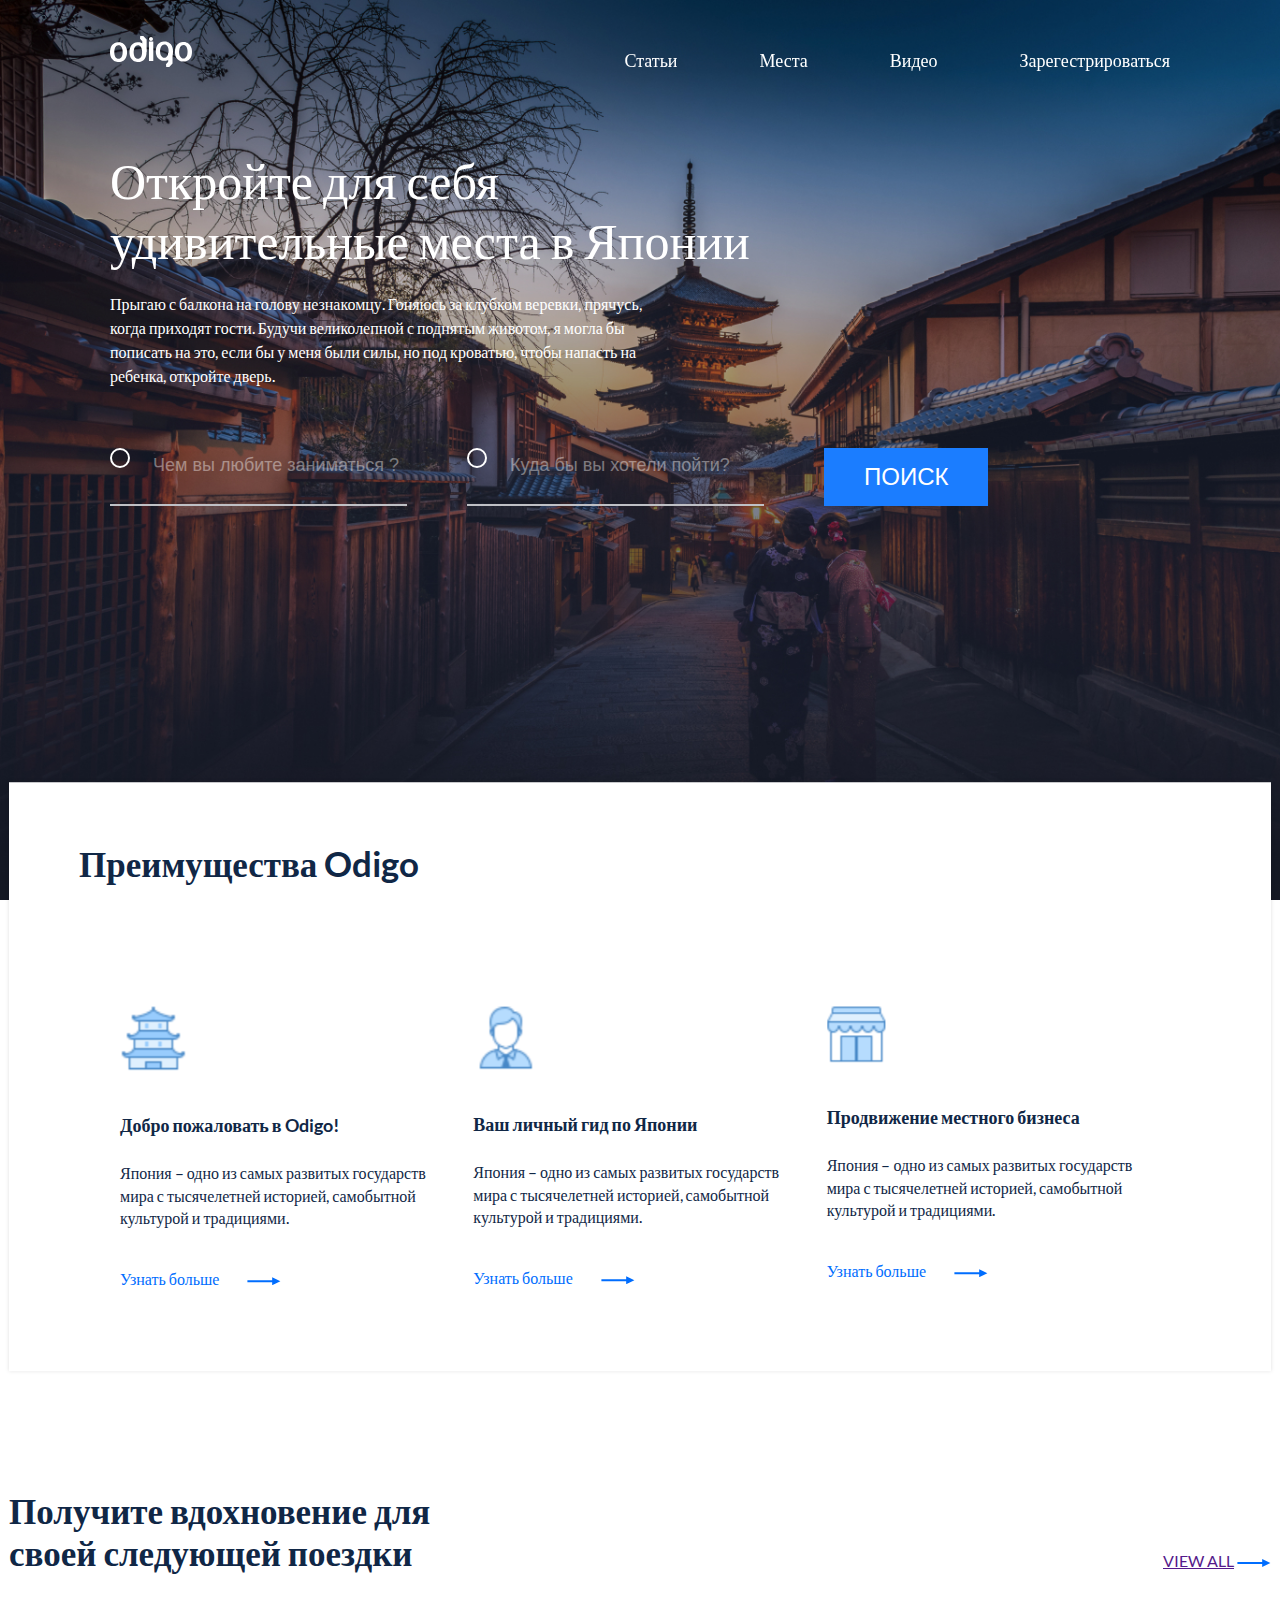
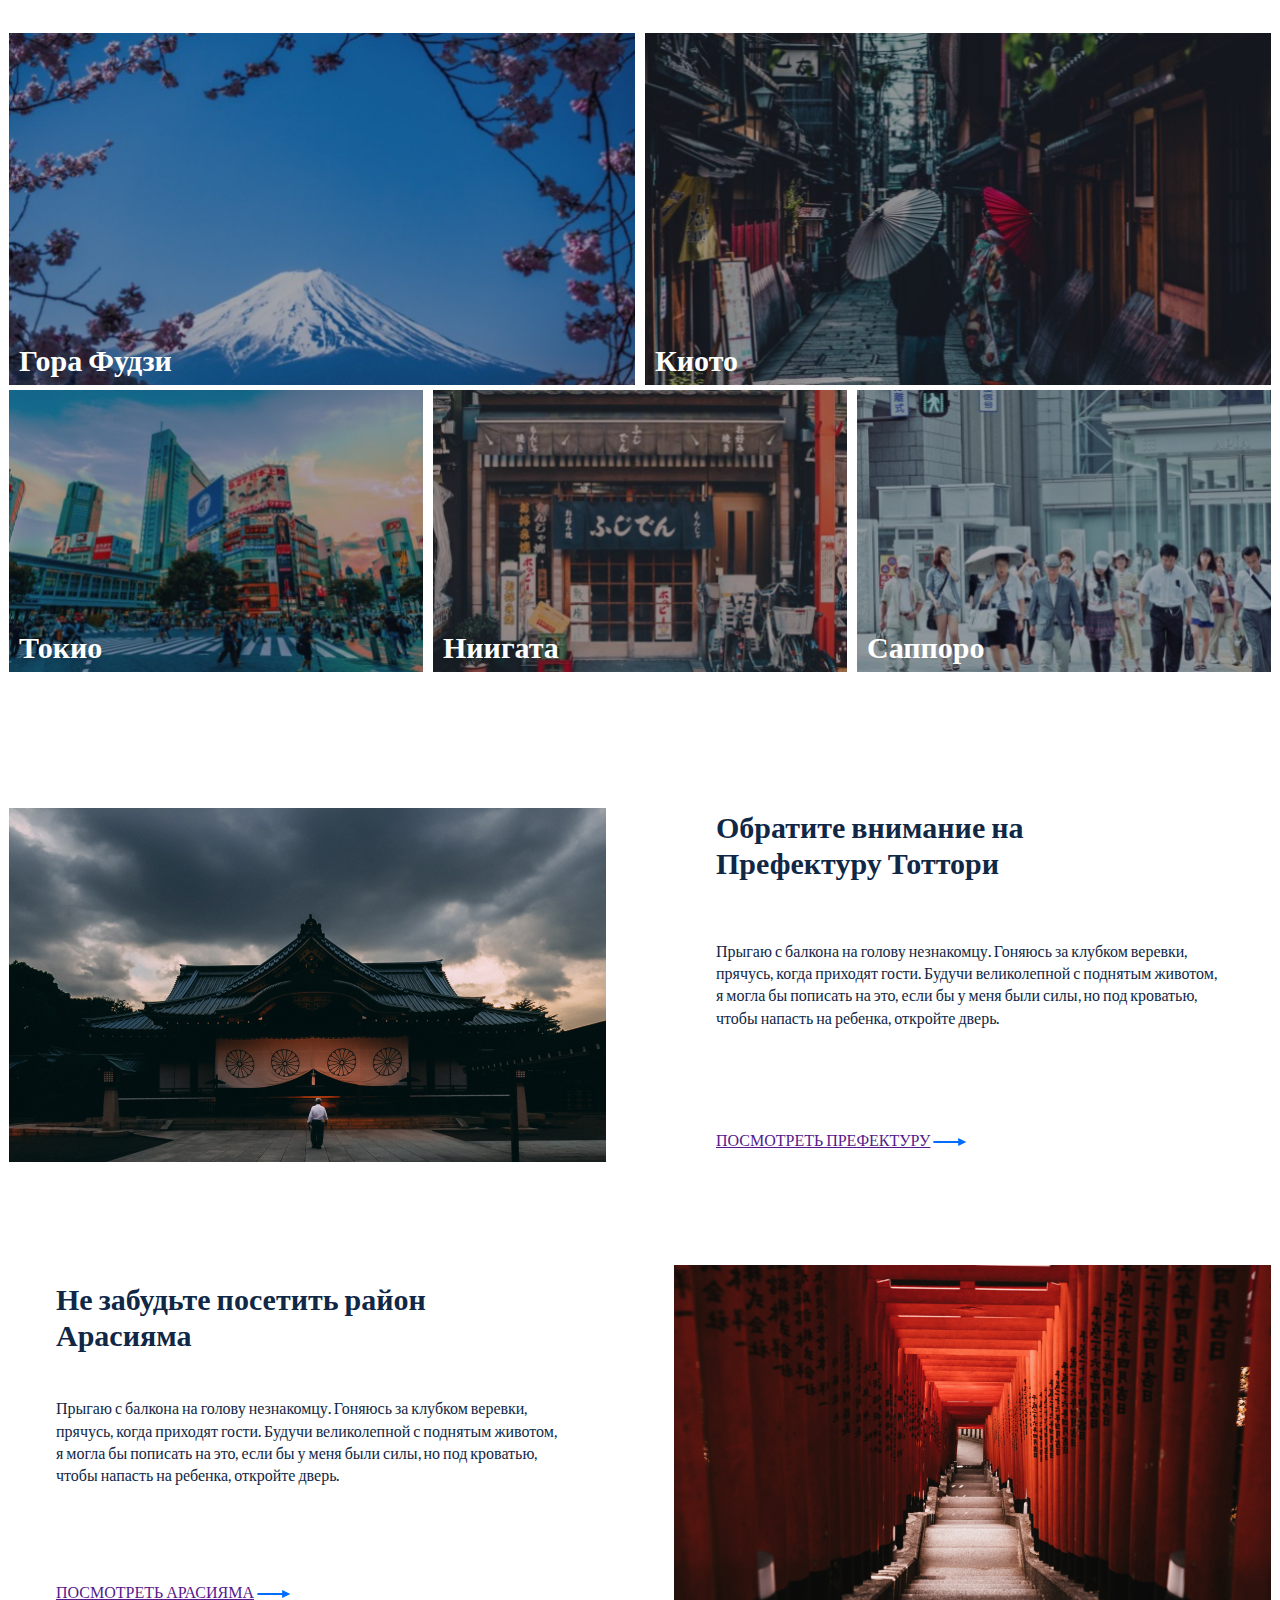
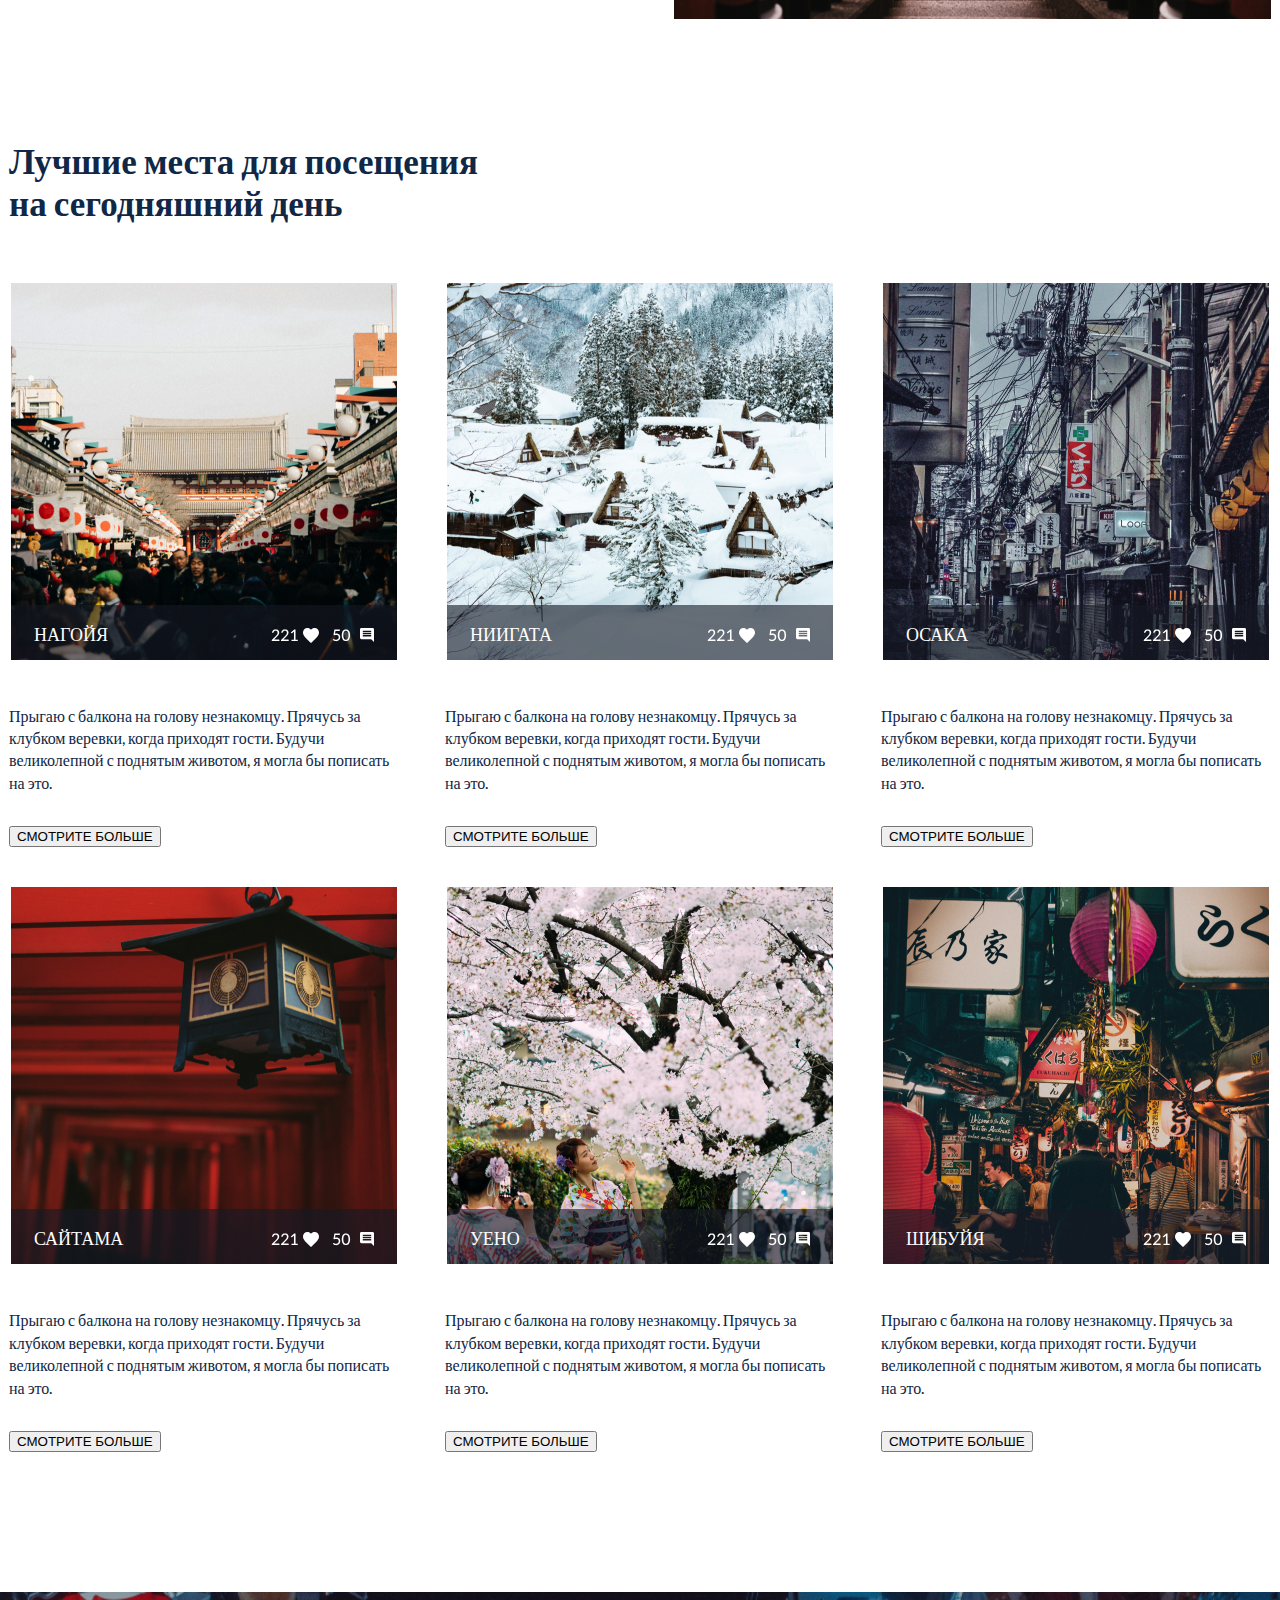
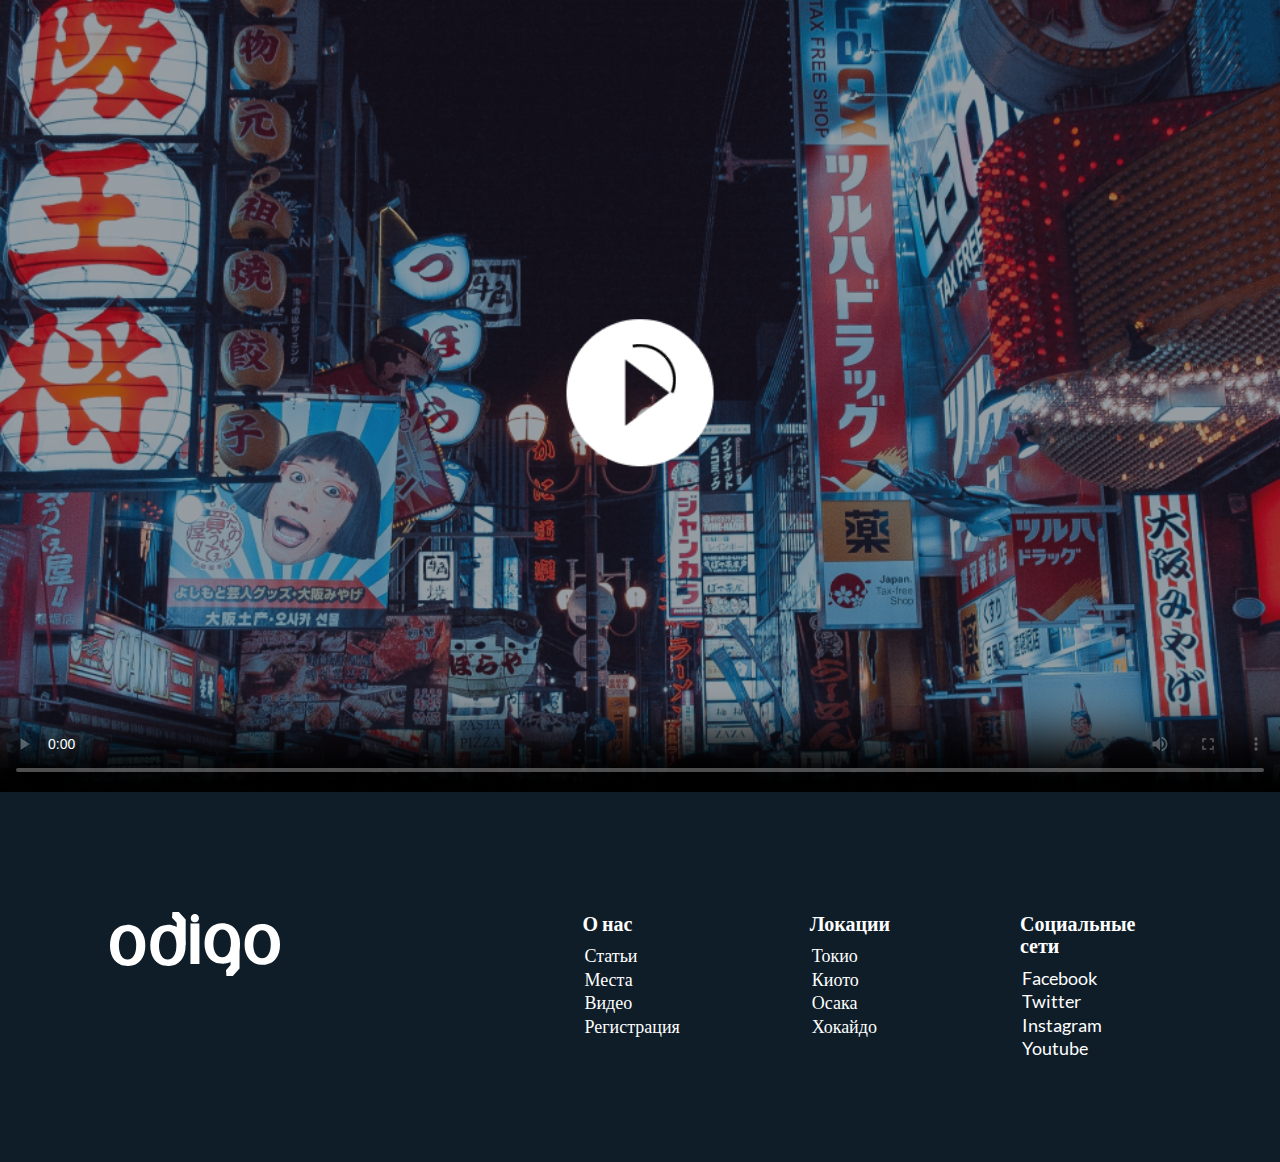
==== index.html @ 3244fc62 "comit 5" ====
<!DOCTYPE html>
<html lang="ru">
<head>
    <meta charset="UTF-8">
    <meta name="viewport" content="width=device-width, initial-scale=1.0">
    <title>Document</title>
    <link rel="stylesheet" href="style/style.css">
</head>
<body>

    <header class="header">

        <div class="wrapper">

            <div class="header_logo_nav_menu">

                <div class="logo">

                    <a href="/index.html">
                        
                        <img src="images/icons/odigo-Logo.svg" alt="Логотип">
                    
                    </a>
                
                </div>

                <ul class="nav_menu">

                    <li>

                        <a href="#" class="scrollto">Статьи</a>
                    
                    </li>

                    <li>

                        <a href="#" class="scrollto">Места</a>
                    
                    </li>

                    <li>

                        <a href="#" class="scrollto">Видео</a>
                    
                    </li>

                    <li>

                        <a href="#" class="scrollto">Зарегестрироваться</a>
                    
                    </li>
                
                </ul>
            
            </div>
        
        </div>
    
    </header>

    <main>

        <section class="back_form">

            <div class="main_page">
            
                <div class="wrapper">
    
                    <div class="heading_main_page">
    
                        <h1>Откройте для себя удивительные места в Японии</h1>
                    
                    </div>
    
                    <div class="text_main_page">
    
                        <p>
    
                            Прыгаю с балкона на голову незнакомцу.
                            Гоняюсь за клубком веревки, прячусь,
                            когда приходят гости. Будучи великолепной
                            с поднятым животом, я могла бы пописать 
                            на это, если бы у меня были силы, но под 
                            кроватью, чтобы напасть на ребенка, 
                            откройте дверь.
                        
                        </p>
                    
                    </div>
    
                    <form class="user_question">
    
                        <fieldset class="input_duton">
               
                            <p class="grup">
    
                                <input type="text" name="user_like_to_do_?" class="search_form" placeholder="Чем вы любите заниматься ?">
                                 
                                <input type="text" name="user_like_to_go_?" class="search_form" placeholder="Куда бы вы хотели пойти?">
    
                                <button type="submit" class="enter">ПОИСК</button>
                            
                            </p>
                        
                        
                        </fieldset>
                    
                    </form>
    
                </div>
            
            </div>
        
        </section>

        <section class="odigo">

            <div class="wrapper_odigo">

                <div class="heading_odigo">

                    <h2>Преимущества Odigo</h2>
                
                </div>

                <div class="wrapper">

                    <div class="odigo_box">

                        <div class="box_1">
    
                            <img class="icon_1" src="images/icons/temple.svg" alt="Иконка храма">
    
                            <h3 class="heading_box_1">Добро пожаловать в Odigo!</h3>
    
                            <p class="text_1">
                                Япония – одно из самых развитых государств мира 
                                с тысячелетней историей, самобытной культурой и традициями.
                            </p>
    
                            <a href="#" class="bottom_text_1">Узнать больше</a>
                            <img src="images/icons/Shape.svg" alt="Стрелка">
                        
                        </div>
    
                        <div class="box_2">
    
                            <img class="icon_2" src="images/icons/fase.svg" alt="Иконка лицо">
    
                            <h3 class="heading_box_2">Ваш личный гид по Японии</h3>
                                
                            <p class="text_2">
                                Япония – одно из самых развитых государств мира с тысячелетней
                                историей, самобытной культурой и традициями.
                            </p>
    
                            <a href="#" class="bottom_text_1">Узнать больше</a>
                            <img class="img_2" src="images/icons/Shape.svg" alt="Стрелка">
                        
                        </div>
    
                        <div class="box_3">
    
                            <img class="icon_3" src="images/icons/canopy.svg" alt="Иконка навеса">
    
                            <h3 class="heading_box_3">Продвижение местного бизнеса</h3>
    
                            <p class="text_3">
                                Япония – одно из самых развитых государств мира с тысячелетней
                                историей, самобытной культурой и традициями.
                            </p>
    
                            <a href="#" class="bottom_text_3">Узнать больше</a>
                            <img class="img_3" src="images/icons/Shape.svg" alt="Стрелка">
                        
                        </div>
                    
                    </div>
                
                </div>
            
            </div>
        
        </section>
    
        <section class="inspired">

            <div class="wrapper_inspired">

                <div class="view_head">

                    <div class="heading_inspired">

                        <h2>Получите вдохновение для своей следующей поездки</h2>
                    
                    </div>

                    <div class="viev">

                        <a href="" class="view_all">VIEW ALL</a>
                        <img src="images/icons/Shape.svg" alt="Стрелка">
                    
                    </div>
                
                </div>

                            

                <div class="fujito_kyoto">

                    <figure class="fuji">

                        <img src="images/fuji .jpg" alt="Гора Фудзи" class="img_fuj">

                        <figcaption class="heading_fuji">
                            Гора Фудзи
                        </figcaption>
                    
                    </figure>
    
                    <figure class="kyoto">

                        <img src="images/kyoto.jpg" alt="Киото" class="img_ky">

                        <figcaption class="heading_kyoto">
                            Киото
                        </figcaption>
                    
                    </figure>
                    
                </div>

                <div class="tok_nig_sap">

                    <figure class="tokyo">

                        <img src="images/tokyo (1).jpg" alt="Киото" class="img_tok">

                        <figcaption class="heading_tokyo">
                            Токио
                        </figcaption>
                    
                    </figure>
    
                    <figure class="niigata">

                        <img src="images/niigata (1).jpg" alt="Киото" class="img_niig">

                        <figcaption class="heading_niigata">
                            Ниигата
                        </figcaption>
                    
                    </figure>
    
                    <figure class="sapporo">

                        <img src="images/sapporo (1).jpg" alt="Киото" class="img_sapp">

                        <figcaption class="heading_sapporo">
                            Саппоро
                        </figcaption>
                    
                    </figure>
                    
                </div>

                

            </div>

        </section>
    
        <section class="visit">

            <div class="wrapper_visit">

                <div class="tottori">

                    <img src="images/tottori.jpg" alt="Префектура Тоттори"  class="img_tottori">

                    <div class="text_tottori">

                        <h3 class="heading_tottori">Обратите внимание на Префектуру Тоттори</h3>

                        <p class="text_tott">
                            
                            Прыгаю с балкона на голову незнакомцу. Гоняюсь за 
                            клубком веревки, прячусь, когда приходят гости. Будучи великолепной
                             с поднятым животом, я могла бы пописать на это, если бы у меня были 
                             силы, но под кроватью, чтобы напасть на ребенка, откройте дверь. 
                        
                        </p>

                        <a href="" class="view_pref">ПОСМОТРЕТЬ ПРЕФЕКТУРУ</a>
                        <img src="images/icons/Shape.svg" alt="Стрелка">
                    
                    </div>
                
                </div>

                <div class="arashiyama">

                    <div class="text_arashiyama">

                        <h3 class="heading_arashiyama">Не забудьте посетить район Арасияма</h3>

                     <p class="text_aras">
                        
                        Прыгаю с балкона на голову незнакомцу. Гоняюсь за 
                        клубком веревки, прячусь, когда приходят гости. Будучи великолепной
                         с поднятым животом, я могла бы пописать на это, если бы у меня были 
                         силы, но под кроватью, чтобы напасть на ребенка, откройте дверь.
                    
                     </p>

                     <a href="" class="view_">ПОСМОТРЕТЬ АРАСИЯМА</a>
                        <img src="images/icons/Shape.svg" alt="Стрелка">

                    </div>
                
                    <img src="images/arashiyama.jpg" alt="Район Арасияма в Токио" class="img_arashiyama">
                
                </div>
            
            </div>
        
        </section>
    
        <section class="today">

            <div class="wrapper_today">

                <div class="heading_today">

                    <h2>Лучшие места для посещения на сегодняшний день</h2>
                
                </div>

                <div class="cards_today_head">

                    <div class="card">

                        <div class="img_card_1">

                            <div class="info_card">

                                <div class="heding_card">НАГОЙЯ</div>

                                <div class="stat_card">

                                    <img src="images/icons/Likes.svg" alt="Лайки" class="likes">
                                    <img src="images/icons/Comments.svg" alt="Коментарии" class="coments">
                                
                                </div>
                            
                            </div>
                        
                        </div>
    
                        <p class="text_card">
    
                            Прыгаю с балкона на голову незнакомцу.
                            Прячусь за клубком веревки, когда приходят
                            гости. Будучи великолепной с поднятым животом,
                            я могла бы пописать на это.
                        
                        </p>
    
                        <button class="see">СМОТРИТЕ БОЛЬШЕ</button>
                    
                    </div>

                    <div class="card">

                        <div class="img_card_2">

                            <div class="info_card">

                                <div class="heding_card">НИИГАТА</div>

                                <div class="stat_card">

                                    <img src="images/icons/Likes.svg" alt="Лайки" class="likes">
                                    <img src="images/icons/Comments.svg" alt="Коментарии" class="coments">
                                
                                </div>
                            
                            </div>
                        
                        </div>
    
                        <p class="text_card">
    
                            Прыгаю с балкона на голову незнакомцу.
                            Прячусь за клубком веревки, когда приходят
                            гости. Будучи великолепной с поднятым животом,
                            я могла бы пописать на это.
                        
                        </p>
    
                        <button class="see">СМОТРИТЕ БОЛЬШЕ</button>
                    
                    </div>

                    <div class="card">

                        <div class="img_card_3">

                            <div class="info_card">

                                <div class="heding_card">ОСАКА</div>

                                <div class="stat_card">

                                    <img src="images/icons/Likes.svg" alt="Лайки" class="likes">
                                    <img src="images/icons/Comments.svg" alt="Коментарии" class="coments">
                                
                                </div>
                            
                            </div>
                        
                        </div>
    
                        <p class="text_card">
    
                            Прыгаю с балкона на голову незнакомцу.
                            Прячусь за клубком веревки, когда приходят
                            гости. Будучи великолепной с поднятым животом,
                            я могла бы пописать на это.
                        
                        </p>
    
                        <button class="see">СМОТРИТЕ БОЛЬШЕ</button>
                    
                    </div>

                </div>

                <div class="cards_today_bott">

                    <div class="card">

                        <div class="img_card_4">

                            <div class="info_card">

                                <div class="heding_card">САЙТАМА</div>

                                <div class="stat_card">

                                    <img src="images/icons/Likes.svg" alt="Лайки" class="likes">
                                    <img src="images/icons/Comments.svg" alt="Коментарии" class="coments">
                                
                                </div>
                            
                            </div>
                        
                        </div>
    
                        <p class="text_card">
    
                            Прыгаю с балкона на голову незнакомцу.
                            Прячусь за клубком веревки, когда приходят
                            гости. Будучи великолепной с поднятым животом,
                            я могла бы пописать на это.
                        
                        </p>
    
                        <button class="see">СМОТРИТЕ БОЛЬШЕ</button>
                    
                    </div>

                    <div class="card">

                        <div class="img_card_5">

                            <div class="info_card">

                                <div class="heding_card">УЕНО</div>

                                <div class="stat_card">

                                    <img src="images/icons/Likes.svg" alt="Лайки" class="likes">
                                    <img src="images/icons/Comments.svg" alt="Коментарии" class="coments">
                                
                                </div>
                            
                            </div>
                        
                        </div>
    
                        <p class="text_card">
    
                            Прыгаю с балкона на голову незнакомцу.
                            Прячусь за клубком веревки, когда приходят
                            гости. Будучи великолепной с поднятым животом,
                            я могла бы пописать на это.
                        
                        </p>
    
                        <button class="see">СМОТРИТЕ БОЛЬШЕ</button>
                    
                    </div>

                    <div class="card">

                        <div class="img_card_6">

                            <div class="info_card">

                                <div class="heding_card">ШИБУЙЯ</div>

                                <div class="stat_card">

                                    <img src="images/icons/Likes.svg" alt="Лайки" class="likes">
                                    <img src="images/icons/Comments.svg" alt="Коментарии" class="coments">
                                
                                </div>
                            
                            </div>
                        
                        </div>
    
                        <p class="text_card">
    
                            Прыгаю с балкона на голову незнакомцу.
                            Прячусь за клубком веревки, когда приходят
                            гости. Будучи великолепной с поднятым животом,
                            я могла бы пописать на это.
                        
                        </p>
    
                        <button class="see">СМОТРИТЕ БОЛЬШЕ</button>
                    
                    </div>

                </div>
            
            </div>
        
        </section>

        <section class="video">

            <video  controls poster="images/Video_постер.png" class="video_poster">
                
                <source class="video_play" src="video/Zvezdnyee_Vojny._YEpizod_I_Skrytaya_ugroza-1778_(anwap.org) — ярлык.lnk" type="video/mp4" />
                 
                <p>
                    Watch
                    <a href="https://youtube.com/link"
                        >video on Youtube</a>
                    
                </p>
            
            </video>

        </section>

        <footer class="footer">

            <div class="wrapper_footer">

                <div class="footer_logo">

                    <a href="#" class="foot_logo">
                        <img src="images/icons/odigo-Logo-footer.svg" alt="Логотиб футера">
                    </a>
                
                </div>

                <div class="footer_nav">

                    <div class="nav_foot_1">
                        
                        <ul class="nav_1">

                            <li>
                                <h3 class="heading_list">О нас</h3>
                            </li>

                            <li>
                                <a href="" class="scrollto">Статьи</a>
                            </li>

                            <li>
                                <a href="" class="scrollto">Места</a>
                            </li>

                            <li>
                                <a href="" class="scrollto">Видео</a>
                            </li>

                            <li>
                                <a href="" class="scrollto">Регистрация</a>
                            </li>

                        </ul>
                    </div>

                    <div class="nav_foot_2">
                        
                        <ul class="nav_2">

                            <li>
                                <h3 class="heading_list">Локации</h3>
                            </li>

                            <li>
                                <a href="" class="scrollto">Токио</a>
                            </li>

                            <li>
                                <a href="" class="scrollto">Киото</a>
                            </li>

                            <li>
                                <a href="" class="scrollto">Осака</a>
                            </li>

                            <li>
                                <a href="" class="scrollto">Хокайдо</a>
                            </li>

                        </ul>
                    </div>

                    <div class="nav_foot_3">
                        
                        
                        <ul class="nav_3">

                            <li>
                                <h3 class="heading_list">Социальные сети</h3>
                            </li>

                            <li>
                                <a href="" class="scrollto">Facebook</a>
                            </li>

                            <li>
                                <a href="" class="scrollto">Twitter</a>
                            </li>

                            <li>
                                <a href="" class="scrollto">Instagram</a>
                            </li>

                            <li>
                                <a href="" class="scrollto">Youtube</a>
                            </li>

                        </ul>
                    
                    </div>
                
                </div>
            
            </div>
        
        </footer>
    
    </main>
    
</body>
</html>
---- style/style.css ----
html, body, div, span, applet, object, iframe,
h1, h2, h3, h4, h5, h6, p, blockquote, pre,
a, abbr, acronym, address, big, cite, code,
del, dfn, em, img, ins, kbd, q, s, samp,
small, strike, strong, sub, sup, tt, var,
b, u, i, center,
dl, dt, dd, ol, ul, li,
fieldset, form, label, legend,
table, caption, tbody, tfoot, thead, tr, th, td,
article, aside, canvas, details, embed, 
figure, figcaption, footer, header, hgroup, 
menu, nav, output, ruby, section, summary,
time, mark, audio, video {
	margin: 0;
	padding: 0;
	border: 0;
	font-size: 100%;
	font: inherit;
	vertical-align: baseline;
}
article, aside, details, figcaption, figure, 
footer, header, hgroup, menu, nav, section {
	display: block;
}
html {
	height: 100%;
}
body {
	line-height: 1;
}
ol, ul {
	list-style: none;
}
blockquote, q {
	quotes: none;
}
blockquote:before, blockquote:after,
q:before, q:after {
	content: '';
	content: none;
}
table {
	border-collapse: collapse;
	border-spacing: 0;
}

/* reset.css*/

/* Шрифты */

@font-face {
	font-display: swap; /* Check https://developer.mozilla.org/en-US/docs/Web/CSS/@font-face/font-display for other options. */
	font-family: 'Lato';
	font-style: normal;
	font-weight: 400;
	src: url('../fonts/lato-v24-latin-ext-regular.woff2') format('woff2'); /* Chrome 36+, Opera 23+, Firefox 39+, Safari 12+, iOS 10+ */
  }
  /* lato-700 - latin-ext */
  @font-face {
	font-display: swap; /* Check https://developer.mozilla.org/en-US/docs/Web/CSS/@font-face/font-display for other options. */
	font-family: 'Lato';
	font-style: normal;
	font-weight: 700;
	src: url('../fonts/lato-v24-latin-ext-700.woff2') format('woff2'); /* Chrome 36+, Opera 23+, Firefox 39+, Safari 12+, iOS 10+ */
  }
  /* lato-900 - latin-ext */
  @font-face {
	font-display: swap; /* Check https://developer.mozilla.org/en-US/docs/Web/CSS/@font-face/font-display for other options. */
	font-family: 'Lato';
	font-style: normal;
	font-weight: 900;
	src: url('../fonts/lato-v24-latin-ext-900.woff2') format('woff2'); /* Chrome 36+, Opera 23+, Firefox 39+, Safari 12+, iOS 10+ */
  }

/* Шрифты */

/* Общие стили для шрифтов*/

body {
    font-family: 'Lato';
    font-style: normal;
    font-size: 16px;
    line-height: 140%;
    font-weight: normal;
    color: #102746;
}

/* Общие стили для шрифтов*/

/* Общие стили для изображений */

img {
	max-width: 100%;
	height: auto;
}

/* Общие стили для изображений */

/* Паддинги не меняющие размер блока */

html {
    box-sizing: border-box;
}

*, *::before, *::after {
    box-sizing: inherit;
}

/* Паддинги не меняющие размер блока */

/* Header */

.header {
	position: fixed;
	top: 0px;
	left: 0px;
	width: 100%;
	z-index: 89;
}

.wrapper {
	max-width: 1060px;
	margin: 0 auto;
}

.header_logo_nav_menu {
	display: flex;
	flex-wrap: wrap;
	justify-content: space-between;
	margin-top: 36px;
}

.nav_menu {
	display: flex;
	flex-wrap: wrap;
	align-items: end;
}

.scrollto {
	margin-left: 82px;
	font-size: 18px;
	text-decoration: none;
    color: #FFFFFF;
}

.scrollto:hover, .scrollto:focus, .scrollto:active {
	opacity: .75;
}

/* Header */

/* secion main_page */

.main_page {
	min-height: 100vh;
	background: url(../images/background.jpg) no-repeat center;
	background-size: cover;
	padding-bottom: 180px;
}

.heading_main_page {
    font-size: 50px;
	font-weight: 500px;
	color: #FFFFFF;
	max-width: 650px;
	line-height: 60px;
	padding-top: 150px;
	margin-bottom: 22px;
}

.text_main_page {
	color: #FFFFFF;
	max-width: 546px;
	line-height: 24px;
	margin-bottom: 60px;
}
/* secion main_page */

/* section main_page_form */

.grup {
	display: flex;
	flex-wrap: wrap;
}

.search_form {
	width: 297px;
	background: transparent url(../images/icons/Oval.svg) no-repeat left top;
	background-size: 20px;
	border: 0px;
	outline: none;
	border-bottom: 2px solid #BFC0C5;
	margin-right: 60px;
	padding-left: 43px;
	padding-bottom: 22px;
	font-size: 18px;
	font-weight: 500;
	color: #FFFFFF;
}

.search_form::placeholder {
	font-size: 18px;
	font-weight: 500;
	color: #FFFFFF;
	opacity: .4;
}

.enter {
	padding: 15px 40px;
	background-color: #1B7DFF;
	font-size: 24px;
	font-weight: 500;
	color: #FFFFFF;
	border: 0px;
}

.enter:hover, .enter:focus, .enter:active {
	background: #153c72;
}

/* section main_page_form */

/* section odigo */

.wrapper_odigo {
	max-width: 1262px;
	margin: 0 auto;
	padding: 70px 70px;
	background-color: #FFFFFF;
	transform: translateY(-20%);
	box-shadow: 0px 0px 4px rgba(0, 0, 0, 0.13), -10px -41px 7px rgba(0, 0, 0, 0);
}

.heading_odigo {
	font-size: 35px;
	font-weight: 700;
	margin-bottom: 120px;
}

.odigo_box {
	display: flex;
	justify-content: space-between;
}

.box_1,
.box_2,
.box_3 {
	margin-bottom: 120px;
	margin: 10px;
}

.icon_1,
.icon_2,
.icon_3 {
	margin-bottom: 37px;
}

.heading_box_1,
.heading_box_2,
.heading_box_3 {
	margin-bottom: 26px;
	font-size: 18px;
	font-weight: 700;	
}

.text_1,
.text_2,
.text_3 {
	margin-bottom: 39px;
	line-height: 1.4;
}

.bottom_text_1,
.bottom_text_2,
.bottom_text_3 {
	margin-right: 25px;
	color: #006DFE;
	text-decoration: none;
}

.odigo_box {
    display: flex;
	justify-content: space-around;
}
/* section odigo*/

/* section inspired */

.wrapper_inspired {
	max-width: 1262px;
	margin: 0 auto;
    margin-bottom: 130px;
}

.view_head {
	display: flex;
	flex-wrap: wrap;
	justify-content: space-between;
	align-items: center;
}

.heading_inspired {
	font-size: 35px;
	font-weight: 700;
	margin-bottom: 60px;
	width: 500px;
	line-height: 120%;
}

.fujito_kyoto {
	display: flex;
	justify-content: space-between;
	gap: 10px;
}

.fuji {
	position: relative;
}

.heading_fuji {
	position: absolute;
	color: #FFFFFF;
	font-size: 30px;
	font-weight: 900;
	bottom: 20px;
	left: 10px;

}

.kyoto {
	position: relative;
}

.heading_kyoto {
	position: absolute;
	color: #FFFFFF;
	font-size: 30px ;
	font-weight: 900;
	bottom: 20px;
	left: 10px;
}

.tok_nig_sap {
	display: flex;
	justify-content: space-between;
	gap: 10px;
}

.tokyo {
	position: relative;
}

.heading_tokyo {
    position: absolute;
	color: #FFFFFF;
	font-size: 30px ;
	font-weight: 900;
	bottom: 20px;
	left: 10px;
}

.niigata {
	position: relative;
}

.heading_niigata {
    position: absolute;
	color: #FFFFFF;
	font-size: 30px ;
	font-weight: 900;
	bottom: 20px;
	left: 10px;
}

.sapporo {
	position: relative;
}

.heading_sapporo {
    position: absolute;
	color: #FFFFFF;
	font-size: 30px ;
	font-weight: 900;
	bottom: 20px;
	left: 10px;
}

/* section inspired */

/* section visit */

.wrapper_visit {
	max-width: 1262px;
	margin: 0 auto;
    margin-bottom: 120px;
}

.tottori {
	display: flex;
	justify-content: space-between;
	flex-wrap: wrap;
	align-items: start;
}

.img_tottori {
    margin-bottom: 103px;
}

.heading_tottori {
	font-size: 30px;
	font-weight: 700;
	margin-bottom: 60px;
	line-height: 120%;
	max-width: 400px;
}

.text_tottori {
	margin-right: 45px;
}

.text_tott{
	margin-bottom: 100px;
	max-width: 510px;
}

.arashiyama {
	display: flex;
	justify-content: space-between;
	flex-wrap: wrap;
	align-items: center;
}



.text_arashiyama {
	margin-left: 47px;
	max-width: 510px;
}

.heading_arashiyama {
	font-size: 30px;
	font-weight: 700;
	margin-bottom: 45px;
	line-height: 120%;
	max-width: 400px;
}

.text_aras {
	margin-bottom: 94px;
}

/* section visit */

/* section today */

.wrapper_today {
	max-width: 1262px;
	margin: 0 auto;
	margin-bottom: 140px;
}



.heading_today {
	font-size: 35px;
	font-weight: 700;
	margin-bottom: 60px;
	max-width: 500px;
	line-height: 120%;
}

.text_card {
	max-width: 390px;
	margin-bottom: 30px;
}

.cards_today_head {
    display: flex;
	justify-content: space-between;
	flex-wrap: wrap;
	gap: 40px;
	margin-bottom: 40px;
}

.img_card_1 {
	height: 377px;
	background: url(../images/nagoya.jpg) no-repeat center;
	position: relative;
	margin-bottom: 45px;
}

.img_card_2 {
	height: 377px;
	background: url(../images/nigata.jpg) no-repeat center;
	position: relative;
	margin-bottom: 45px;
}

.img_card_3 {
	height: 377px;
	background: url(../images/osaka.jpg) no-repeat center;
	position: relative;
	margin-bottom: 45px;
}

.info_card {
	display: flex;
	justify-content: space-between;
	padding-top: 340px;
}

.heding_card {
	font-size: 18px;
	font-weight: 500;
	color: #FFFFFF;
	margin-left: 25px;
}

.coments {
	margin-right: 25px;
}

.likes {
	margin-right: 10px;
}

.cards_today_bott {
	display: flex;
	justify-content: space-between;
	flex-wrap: wrap;
	gap: 40px;
}

.img_card_4 {
	height: 377px;
	background: url(../images/saytama.jpg) no-repeat center;
	position: relative;
	margin-bottom: 45px;
}

.img_card_5 {
	height: 377px;
	background: url(../images/ueno.jpg) no-repeat center;
	position: relative;
	margin-bottom: 45px;
}

.img_card_6 {
	height: 377px;
	background: url(../images/shibuya.jpg) no-repeat center;
	position: relative;
	margin-bottom: 45px;
}

/* section today */

/* section video */

.video {
	max-width: 100%;
	height: 800px;
	position: relative;
	margin: 0 auto;
	padding: 20px;
}

.video_play,
.video_poster {
	-o-object-fit: cover;
	object-fit: cover;
	position: absolute;
	width: 100%;
	height: 100%;
	top: 0;
	left: 0;
}

/* section video */

/* section footer */

.footer {
	max-width: 100%;
	height: 370px;
	background-color: #0E1D28;
}

.wrapper_footer {
	max-width: 1060px;
	margin: 0 auto;
	display: flex;
	justify-content: space-between;
	padding-top: 120px;
}

.footer_nav {
	display: flex;
	justify-content: space-between;
}

.nav_1,
.nav_2,
.nav_3 {
	color: #FFFFFF;
	margin-right: 50px;
	line-height: 140%;
}

.heading_list {
	margin-left: 80px;
	font-size: 20px;
	font-weight: 700;
	margin-bottom: 10px;
	max-width: 100px;
}

/* section footer */
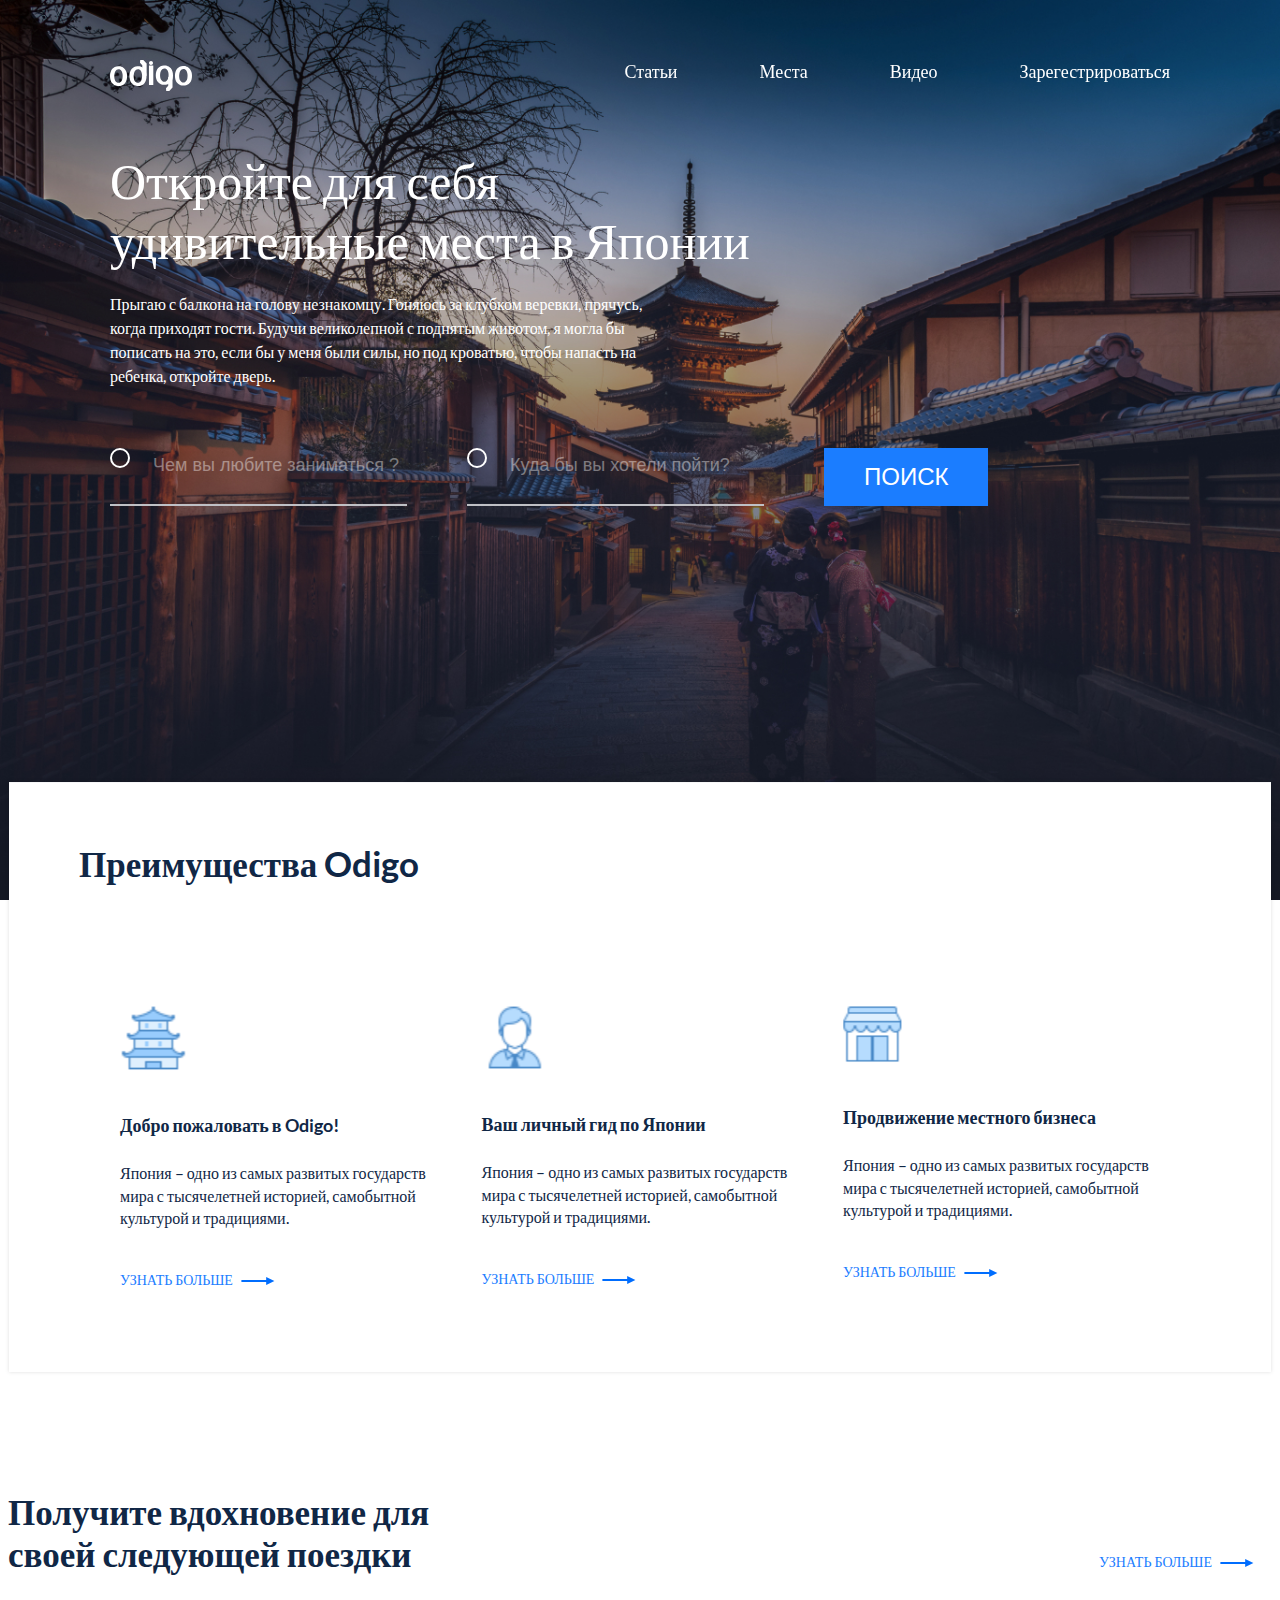
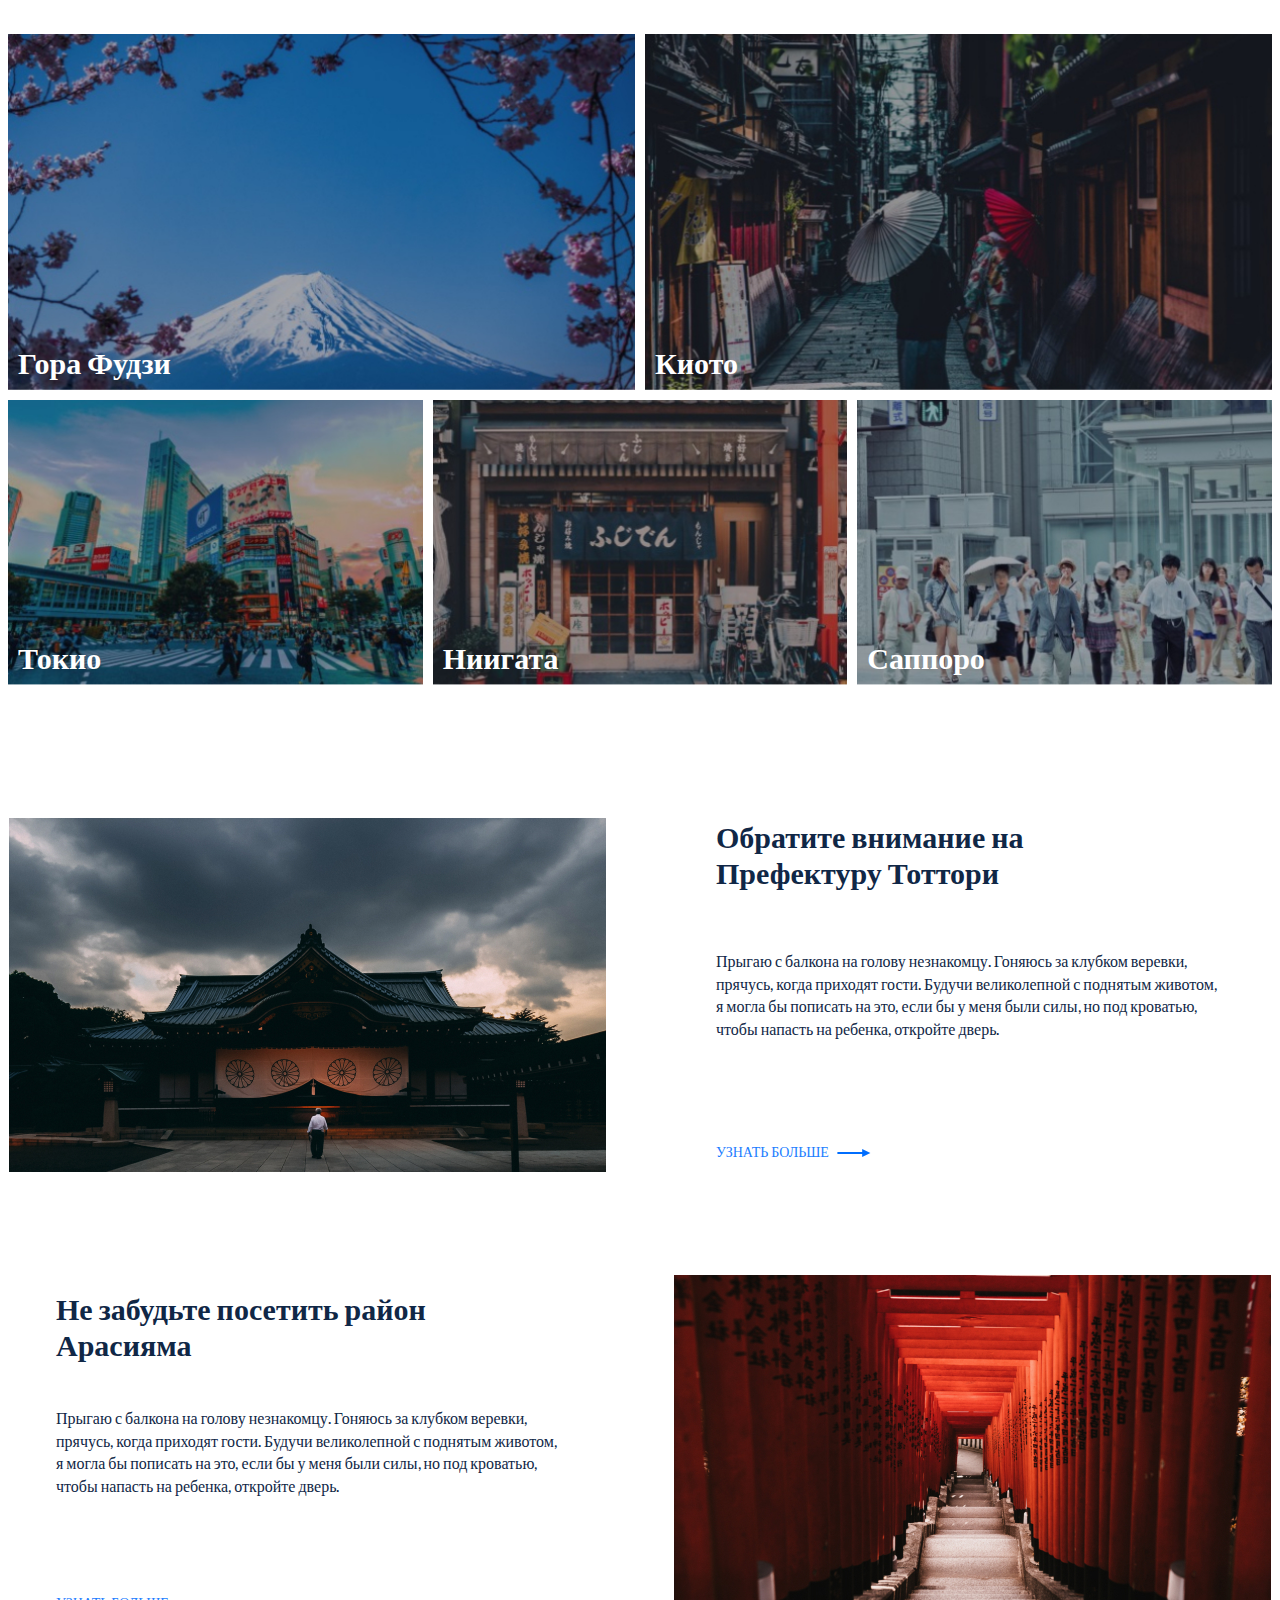
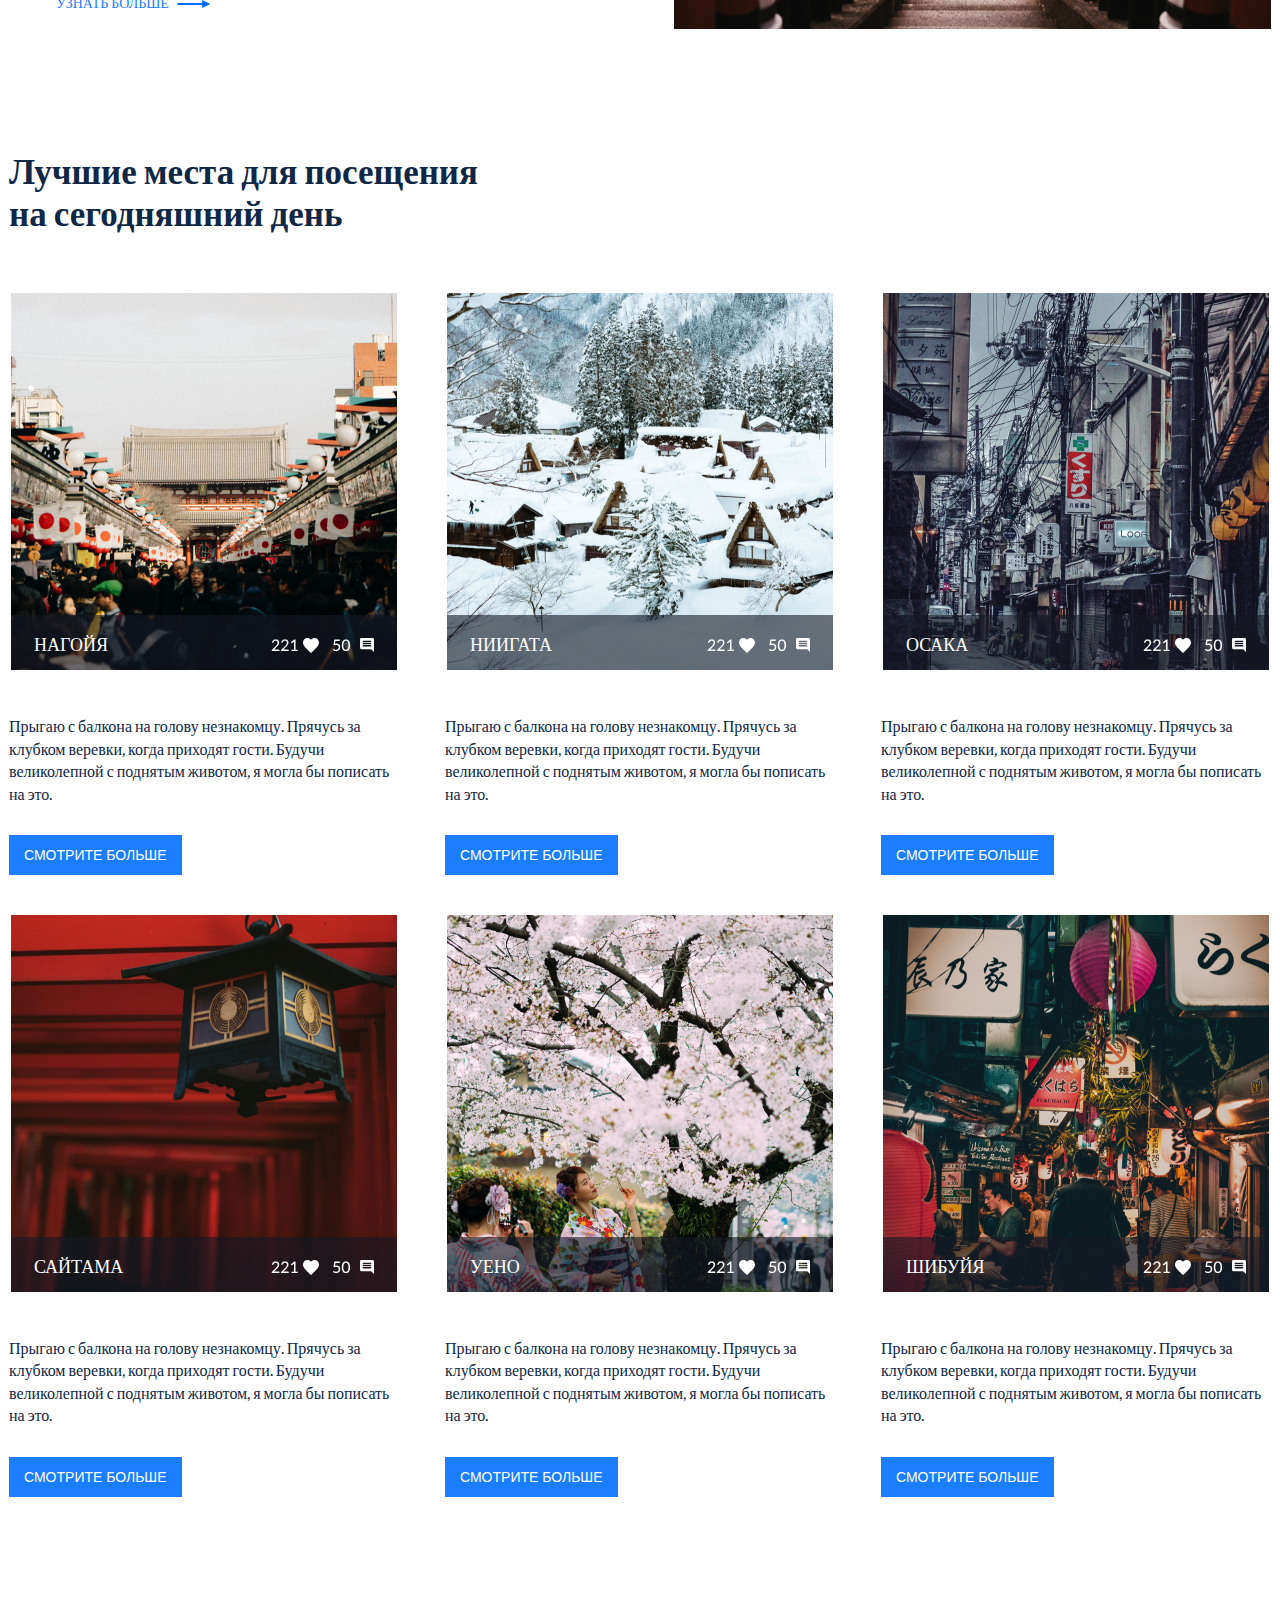
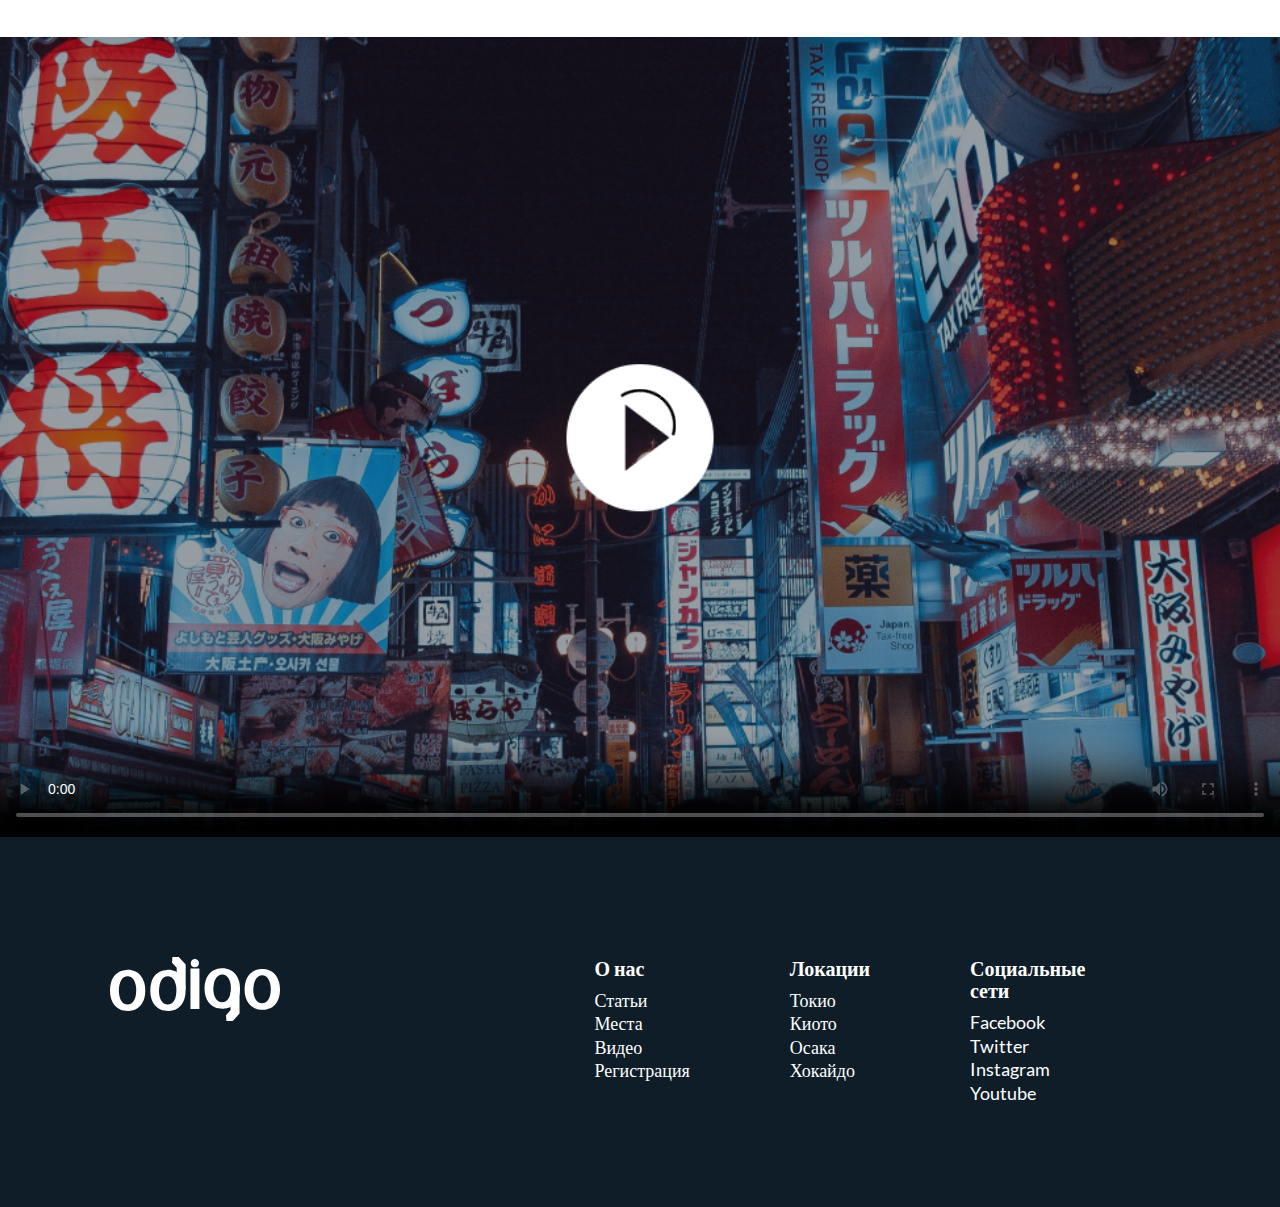
==== commit 8774ce76: "comit 5" ====
--- a/index.html
+++ b/index.html
@@ -16,7 +16,7 @@
 
                 <div class="logo">
 
-                    <a href="/index.html">
+                    <a href="#foot">
                         
                         <img src="images/icons/odigo-Logo.svg" alt="Логотип">
                     
@@ -24,35 +24,54 @@
                 
                 </div>
 
-                <ul class="nav_menu">
-
-                    <li>
-
-                        <a href="#" class="scrollto">Статьи</a>
-                    
-                    </li>
-
-                    <li>
-
-                        <a href="#" class="scrollto">Места</a>
-                    
-                    </li>
-
-                    <li>
-
-                        <a href="#" class="scrollto">Видео</a>
-                    
-                    </li>
-
-                    <li>
-
-                        <a href="#" class="scrollto">Зарегестрироваться</a>
-                    
-                    </li>
-                
-                </ul>
-            
-            </div>
+                <nav class="nav_menu_list">
+
+                    <ul class="nav_menu ">
+
+                        <li class="header_li">
+    
+                            <a href="#articles" class="scrollto">Статьи</a>
+                        
+                        </li>
+    
+                        <li class="header_li">
+    
+                            <a href="#places_visit" class="scrollto">Места</a>
+                        
+                        </li>
+    
+                        <li class="header_li">
+    
+                            <a href="#video_gid" class="scrollto">Видео</a>
+                        
+                        </li>
+    
+                        <li class="header_li">
+    
+                            <a href="#" class="scrollto">Зарегестрироваться</a>
+                        
+                        </li>
+                    
+                    </ul>
+
+                    <div class="nav_close">
+
+                        <span class="burger_line_close"></span>
+                        <span class="burger_line_close"></span>
+
+                    </div>
+
+                </nav>
+
+                <div class="nav_burger burger">
+
+                    <span class="burger_line burger_line_first"></span>
+                    <span class="burger_line burger_line_second"></span>
+                    <span class="burger_line burger_line_third"></span>
+    
+                </div>
+            
+            </div> 
         
         </div>
     
@@ -60,7 +79,7 @@
 
     <main>
 
-        <section class="back_form">
+        <section id="head" class="back_form">
 
             <div class="main_page">
             
@@ -138,8 +157,9 @@
                                 с тысячелетней историей, самобытной культурой и традициями.
                             </p>
     
-                            <a href="#" class="bottom_text_1">Узнать больше</a>
-                            <img src="images/icons/Shape.svg" alt="Стрелка">
+                            <a href="#" class="bottom_text">
+                                УЗНАТЬ БОЛЬШЕ 
+                            </a>
                         
                         </div>
     
@@ -154,8 +174,9 @@
                                 историей, самобытной культурой и традициями.
                             </p>
     
-                            <a href="#" class="bottom_text_1">Узнать больше</a>
-                            <img class="img_2" src="images/icons/Shape.svg" alt="Стрелка">
+                            <a href="#" class="bottom_text">
+                                УЗНАТЬ БОЛЬШЕ 
+                            </a>
                         
                         </div>
     
@@ -170,8 +191,9 @@
                                 историей, самобытной культурой и традициями.
                             </p>
     
-                            <a href="#" class="bottom_text_3">Узнать больше</a>
-                            <img class="img_3" src="images/icons/Shape.svg" alt="Стрелка">
+                            <a href="#"  class="bottom_text" >
+                                 УЗНАТЬ БОЛЬШЕ
+                            </a>
                         
                         </div>
                     
@@ -191,20 +213,19 @@
 
                     <div class="heading_inspired">
 
-                        <h2>Получите вдохновение для своей следующей поездки</h2>
+                        <h2 id="places_visit">Получите вдохновение для своей следующей поездки</h2>
                     
                     </div>
 
                     <div class="viev">
 
-                        <a href="" class="view_all">VIEW ALL</a>
-                        <img src="images/icons/Shape.svg" alt="Стрелка">
-                    
-                    </div>
-                
-                </div>
-
-                            
+                        <a href="" class="bottom_text">
+                            УЗНАТЬ БОЛЬШЕ
+                        </a>
+                    
+                    </div>
+                
+                </div>
 
                 <div class="fujito_kyoto">
 
@@ -263,8 +284,6 @@
                     </figure>
                     
                 </div>
-
-                
 
             </div>
 
@@ -291,8 +310,9 @@
                         
                         </p>
 
-                        <a href="" class="view_pref">ПОСМОТРЕТЬ ПРЕФЕКТУРУ</a>
-                        <img src="images/icons/Shape.svg" alt="Стрелка">
+                        <a href="" class="bottom_text">
+                            УЗНАТЬ БОЛЬШЕ
+                        </a>
                     
                     </div>
                 
@@ -313,8 +333,9 @@
                     
                      </p>
 
-                     <a href="" class="view_">ПОСМОТРЕТЬ АРАСИЯМА</a>
-                        <img src="images/icons/Shape.svg" alt="Стрелка">
+                     <a href="" class="bottom_text">
+                        УЗНАТЬ БОЛЬШЕ
+                    </a>
 
                     </div>
                 
@@ -332,7 +353,7 @@
 
                 <div class="heading_today">
 
-                    <h2>Лучшие места для посещения на сегодняшний день</h2>
+                    <h2 id="articles">Лучшие места для посещения на сегодняшний день</h2>
                 
                 </div>
 
@@ -540,7 +561,7 @@
         
         </section>
 
-        <section class="video">
+        <section id="video_gid" class="video">
 
             <video  controls poster="images/Video_постер.png" class="video_poster">
                 
@@ -557,13 +578,13 @@
 
         </section>
 
-        <footer class="footer">
+        <footer id="foot" class="footer">
 
             <div class="wrapper_footer">
 
                 <div class="footer_logo">
 
-                    <a href="#" class="foot_logo">
+                    <a href="#head" class="foot_logo">
                         <img src="images/icons/odigo-Logo-footer.svg" alt="Логотиб футера">
                     </a>
                 
@@ -580,19 +601,19 @@
                             </li>
 
                             <li>
-                                <a href="" class="scrollto">Статьи</a>
-                            </li>
-
-                            <li>
-                                <a href="" class="scrollto">Места</a>
-                            </li>
-
-                            <li>
-                                <a href="" class="scrollto">Видео</a>
-                            </li>
-
-                            <li>
-                                <a href="" class="scrollto">Регистрация</a>
+                                <a href="#articles" class="scrollto_foot">Статьи</a>
+                            </li>
+
+                            <li>
+                                <a href="#places_visit" class="scrollto_foot">Места</a>
+                            </li>
+
+                            <li>
+                                <a href="#video_gid" class="scrollto_foot">Видео</a>
+                            </li>
+
+                            <li>
+                                <a href="#" class="scrollto_foot">Регистрация</a>
                             </li>
 
                         </ul>
@@ -607,19 +628,19 @@
                             </li>
 
                             <li>
-                                <a href="" class="scrollto">Токио</a>
-                            </li>
-
-                            <li>
-                                <a href="" class="scrollto">Киото</a>
-                            </li>
-
-                            <li>
-                                <a href="" class="scrollto">Осака</a>
-                            </li>
-
-                            <li>
-                                <a href="" class="scrollto">Хокайдо</a>
+                                <a href="#" class="scrollto_foot">Токио</a>
+                            </li>
+
+                            <li>
+                                <a href="#" class="scrollto_foot">Киото</a>
+                            </li>
+
+                            <li>
+                                <a href="#" class="scrollto_foot">Осака</a>
+                            </li>
+
+                            <li>
+                                <a href="#" class="scrollto_foot">Хокайдо</a>
                             </li>
 
                         </ul>
@@ -635,19 +656,19 @@
                             </li>
 
                             <li>
-                                <a href="" class="scrollto">Facebook</a>
-                            </li>
-
-                            <li>
-                                <a href="" class="scrollto">Twitter</a>
-                            </li>
-
-                            <li>
-                                <a href="" class="scrollto">Instagram</a>
-                            </li>
-
-                            <li>
-                                <a href="" class="scrollto">Youtube</a>
+                                <a href="#" class="scrollto_foot">Facebook</a>
+                            </li>
+
+                            <li>
+                                <a href="#" class="scrollto_foot">Twitter</a>
+                            </li>
+
+                            <li>
+                                <a href="#" class="scrollto_foot">Instagram</a>
+                            </li>
+
+                            <li>
+                                <a href="#" class="scrollto_foot">Youtube</a>
                             </li>
 
                         </ul>
@@ -661,6 +682,9 @@
         </footer>
     
     </main>
-    
+
+    <script src="scripts/script.js"></script>
+
 </body>
+
 </html>--- a/style/style.css
+++ b/style/style.css
@@ -116,6 +116,12 @@
 	left: 0px;
 	width: 100%;
 	z-index: 89;
+	transition: 0.2s;
+	padding: 35px;
+}
+
+.header_scroll {
+	background: #0E1D28;
 }
 
 .wrapper {
@@ -127,7 +133,7 @@
 	display: flex;
 	flex-wrap: wrap;
 	justify-content: space-between;
-	margin-top: 36px;
+	margin-top: 25px;
 }
 
 .nav_menu {
@@ -135,16 +141,52 @@
 	flex-wrap: wrap;
 	align-items: end;
 }
+
+/* Бургер меню */
+
+.nav_burger {
+	display: none;
+	width: 40px;
+	height: 30px;
+	position: relative;
+}
+
+.burger_line {
+	display: block;
+	width: 100%;
+	height: 2px;
+	background-color: #FFFFFF;
+	position: absolute;
+	left: 0;
+}
+
+.burger_line_first {
+    top: 0;
+}
+
+.burger_line_second {
+    top: 50%;
+	transform: translateY(-50%);
+}
+
+.burger_line_third {
+	bottom: 0;
+}
+
+/* Бургер меню */
 
 .scrollto {
 	margin-left: 82px;
 	font-size: 18px;
+    color: #FFFFFF;
 	text-decoration: none;
-    color: #FFFFFF;
-}
-
-.scrollto:hover, .scrollto:focus, .scrollto:active {
-	opacity: .75;
+    display: inline-block;
+    transition: transform 300ms ease;
+}
+
+.scrollto:hover, .scrollto:focus {
+	transform: scale(1.1);
+	color: rgb(116, 211, 8);
 }
 
 /* Header */
@@ -212,10 +254,12 @@
 	font-weight: 500;
 	color: #FFFFFF;
 	border: 0px;
-}
-
-.enter:hover, .enter:focus, .enter:active {
-	background: #153c72;
+	transition: transform 200ms ease-in-out;
+}
+
+.enter:hover, .enter:focus {
+	background-color: rgb(104, 207, 6);
+	transform: scale(1.1);
 }
 
 /* section main_page_form */
@@ -241,12 +285,12 @@
 	display: flex;
 	justify-content: space-between;
 }
-
 .box_1,
 .box_2,
 .box_3 {
 	margin-bottom: 120px;
 	margin: 10px;
+	max-width: 317px;
 }
 
 .icon_1,
@@ -270,24 +314,25 @@
 	line-height: 1.4;
 }
 
-.bottom_text_1,
-.bottom_text_2,
-.bottom_text_3 {
-	margin-right: 25px;
-	color: #006DFE;
+.bottom_text {
+	display: inline-block;
 	text-decoration: none;
-}
-
-.odigo_box {
-    display: flex;
-	justify-content: space-around;
-}
+	font-size: 14px;
+	padding-right: 60px;
+	color: #1B7DFF;
+	background: url(../images/icons/Shape.svg) no-repeat 87%;
+	transition: 200ms all;
+}
+
+.bottom_text:hover, .bottom_text:focus {
+	background: url(../images/icons/Shape.svg) no-repeat right;
+} 
 /* section odigo*/
 
 /* section inspired */
 
 .wrapper_inspired {
-	max-width: 1262px;
+	max-width: 1264px;
 	margin: 0 auto;
     margin-bottom: 130px;
 }
@@ -311,10 +356,17 @@
 	display: flex;
 	justify-content: space-between;
 	gap: 10px;
+	margin-bottom: 7px;
+}
+
+.fuji:hover, .img_fuj {
+	transform: scale(1.01);
+	transition: 300ms;
 }
 
 .fuji {
 	position: relative;
+	overflow: hidden;
 }
 
 .heading_fuji {
@@ -327,8 +379,14 @@
 
 }
 
+.kyoto:hover, .img_ky {
+	transform: scale(1.01);
+	transition: 300ms;
+}
+
 .kyoto {
 	position: relative;
+	overflow: hidden;
 }
 
 .heading_kyoto {
@@ -348,6 +406,12 @@
 
 .tokyo {
 	position: relative;
+	overflow: hidden;
+}
+
+.tokyo:hover, .img_tok {
+	transform: scale(1.01);
+	transition: 300ms;
 }
 
 .heading_tokyo {
@@ -361,6 +425,12 @@
 
 .niigata {
 	position: relative;
+	overflow: hidden;
+}
+
+.niigata:hover, .img_niig {
+	transform: scale(1.01);
+	transition: 300ms;
 }
 
 .heading_niigata {
@@ -374,6 +444,12 @@
 
 .sapporo {
 	position: relative;
+    overflow: hidden;
+}
+
+.sapporo:hover, .img_sapp {
+	transform: scale(1.01);
+	transition: 300ms;
 }
 
 .heading_sapporo {
@@ -398,8 +474,12 @@
 .tottori {
 	display: flex;
 	justify-content: space-between;
-	flex-wrap: wrap;
 	align-items: start;
+}
+
+.img_tottori:hover {
+	transform: scale(1.03);
+	transition: 300ms;
 }
 
 .img_tottori {
@@ -426,11 +506,13 @@
 .arashiyama {
 	display: flex;
 	justify-content: space-between;
-	flex-wrap: wrap;
 	align-items: center;
 }
 
-
+.img_arashiyama:hover {
+	transform: scale(1.03);
+	transition: 300ms;
+}
 
 .text_arashiyama {
 	margin-left: 47px;
@@ -477,7 +559,6 @@
 .cards_today_head {
     display: flex;
 	justify-content: space-between;
-	flex-wrap: wrap;
 	gap: 40px;
 	margin-bottom: 40px;
 }
@@ -527,7 +608,6 @@
 .cards_today_bott {
 	display: flex;
 	justify-content: space-between;
-	flex-wrap: wrap;
 	gap: 40px;
 }
 
@@ -550,6 +630,21 @@
 	background: url(../images/shibuya.jpg) no-repeat center;
 	position: relative;
 	margin-bottom: 45px;
+}
+
+.see {
+	padding: 12px 15px;
+	background-color: #1B7DFF;
+	font-size: 14px;
+	font-weight: 400;
+	color: #FFFFFF;
+	border: 0px;
+	transition: transform 200ms ease-in-out;
+}
+
+.see:hover, .see:focus {
+	background-color: rgb(104, 207, 6);
+	transform: scale(1.1);
 }
 
 /* section today */
@@ -602,16 +697,98 @@
 .nav_2,
 .nav_3 {
 	color: #FFFFFF;
-	margin-right: 50px;
+	margin-right: 100px;
 	line-height: 140%;
 }
 
 .heading_list {
-	margin-left: 80px;
+	
 	font-size: 20px;
 	font-weight: 700;
 	margin-bottom: 10px;
 	max-width: 100px;
 }
 
+.scrollto_foot {
+	font-size: 18px;
+    color: #FFFFFF;
+	text-decoration: none;
+    display: inline-block;
+    transition: transform 300ms ease;
+}
+
+.scrollto_foot:hover, .scrollto_foot:focus {
+	transform: scale(1.1);
+	color: rgb(116, 211, 8);
+}
+
 /* section footer */
+
+/* Медиа запрос для разрешения от 780px */
+
+@media screen and (max-width: 780px) {
+.nav_burger {
+	display: block;
+}
+
+.nav_menu_list {
+	width: 100%;
+	height: 100%;
+	position: fixed;
+	top: 0;
+	left: 0;
+	background-color: #0E1D28;
+	z-index: 10;
+	padding: 75px;
+	transform: translateX(100%);
+	transition: 200ms all linear;
+}
+
+.nav_menu_list_active {
+	transform: translateX(0);
+}
+
+.header_li {
+	width: 100%;
+	margin-right: 0;
+	margin-bottom: 30px;
+}
+
+.header_li:last-child {
+	margin-bottom: 0;
+}
+
+.scrollto {
+	font-size: 40px;
+	line-height: 40px;
+}
+
+.nav_close {
+	width: 40px;
+	height: 40px;
+	position: absolute;
+	top: 20px;
+	right: 20px;
+	z-index: 9;
+}
+
+.burger_line_close {
+	display: block;
+	width: 100%;
+	height: 2px;
+	background-color: #FFFFFF;
+	position: absolute;
+	top: 50%;
+}
+
+.burger_line_close:first-child {
+	transform: translateY(-50%) rotate(45deg);
+}
+
+.burger_line_close:last-child {
+	transform: translateY(-50%) rotate(-45deg);
+}
+
+}
+
+/* Медиа запрос для разрешения от 780px */
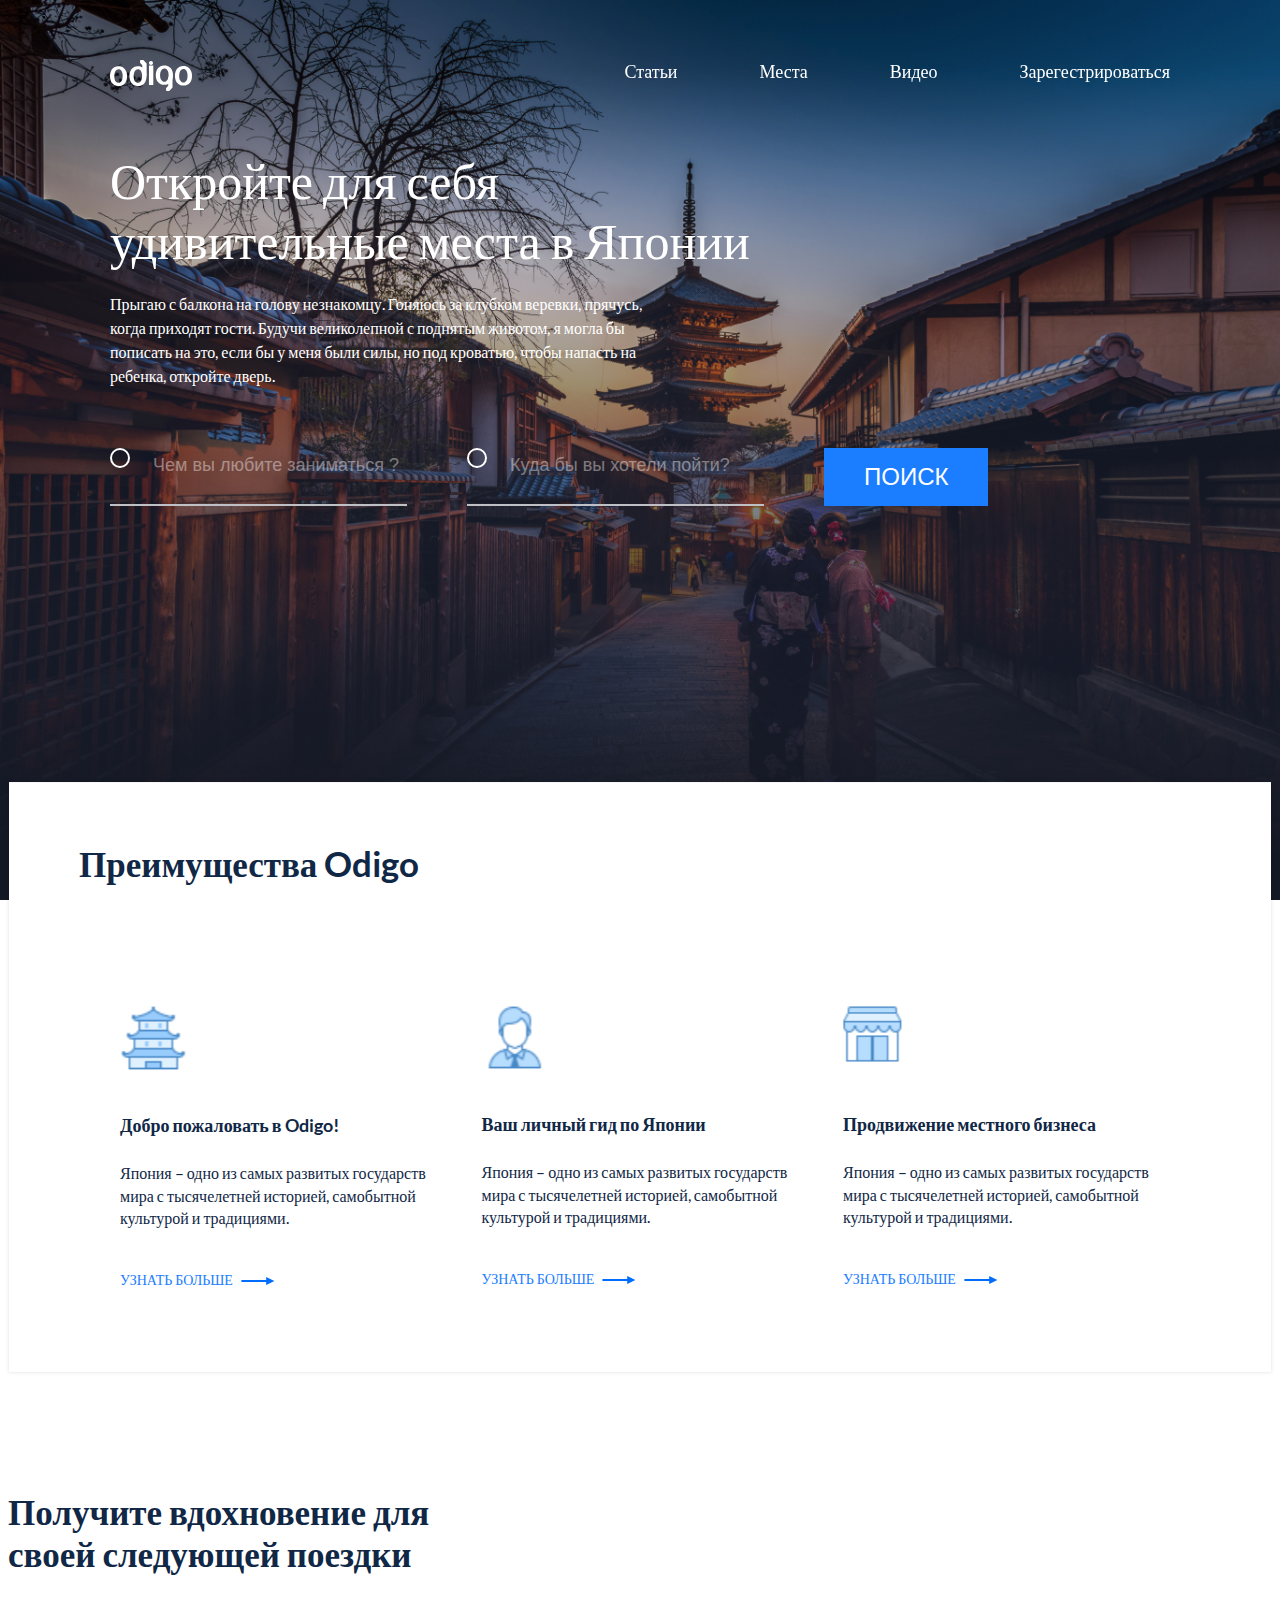
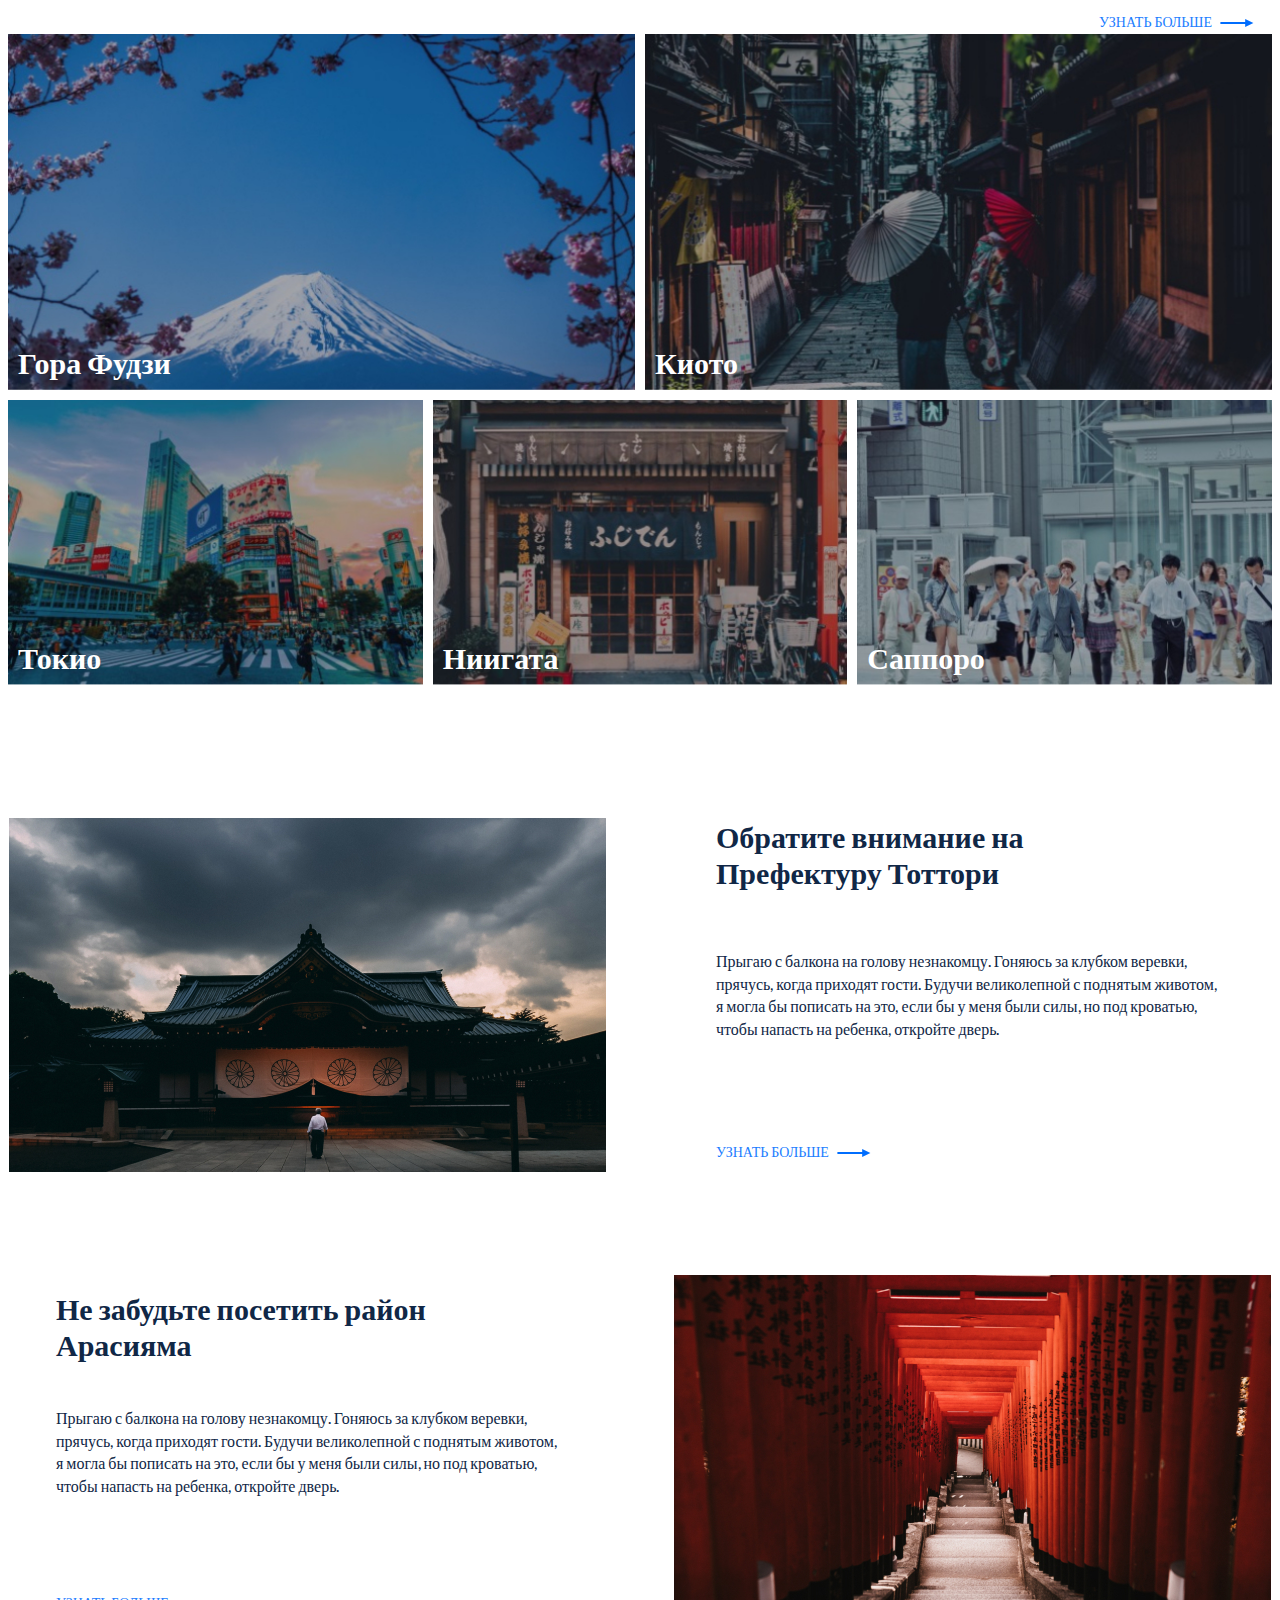
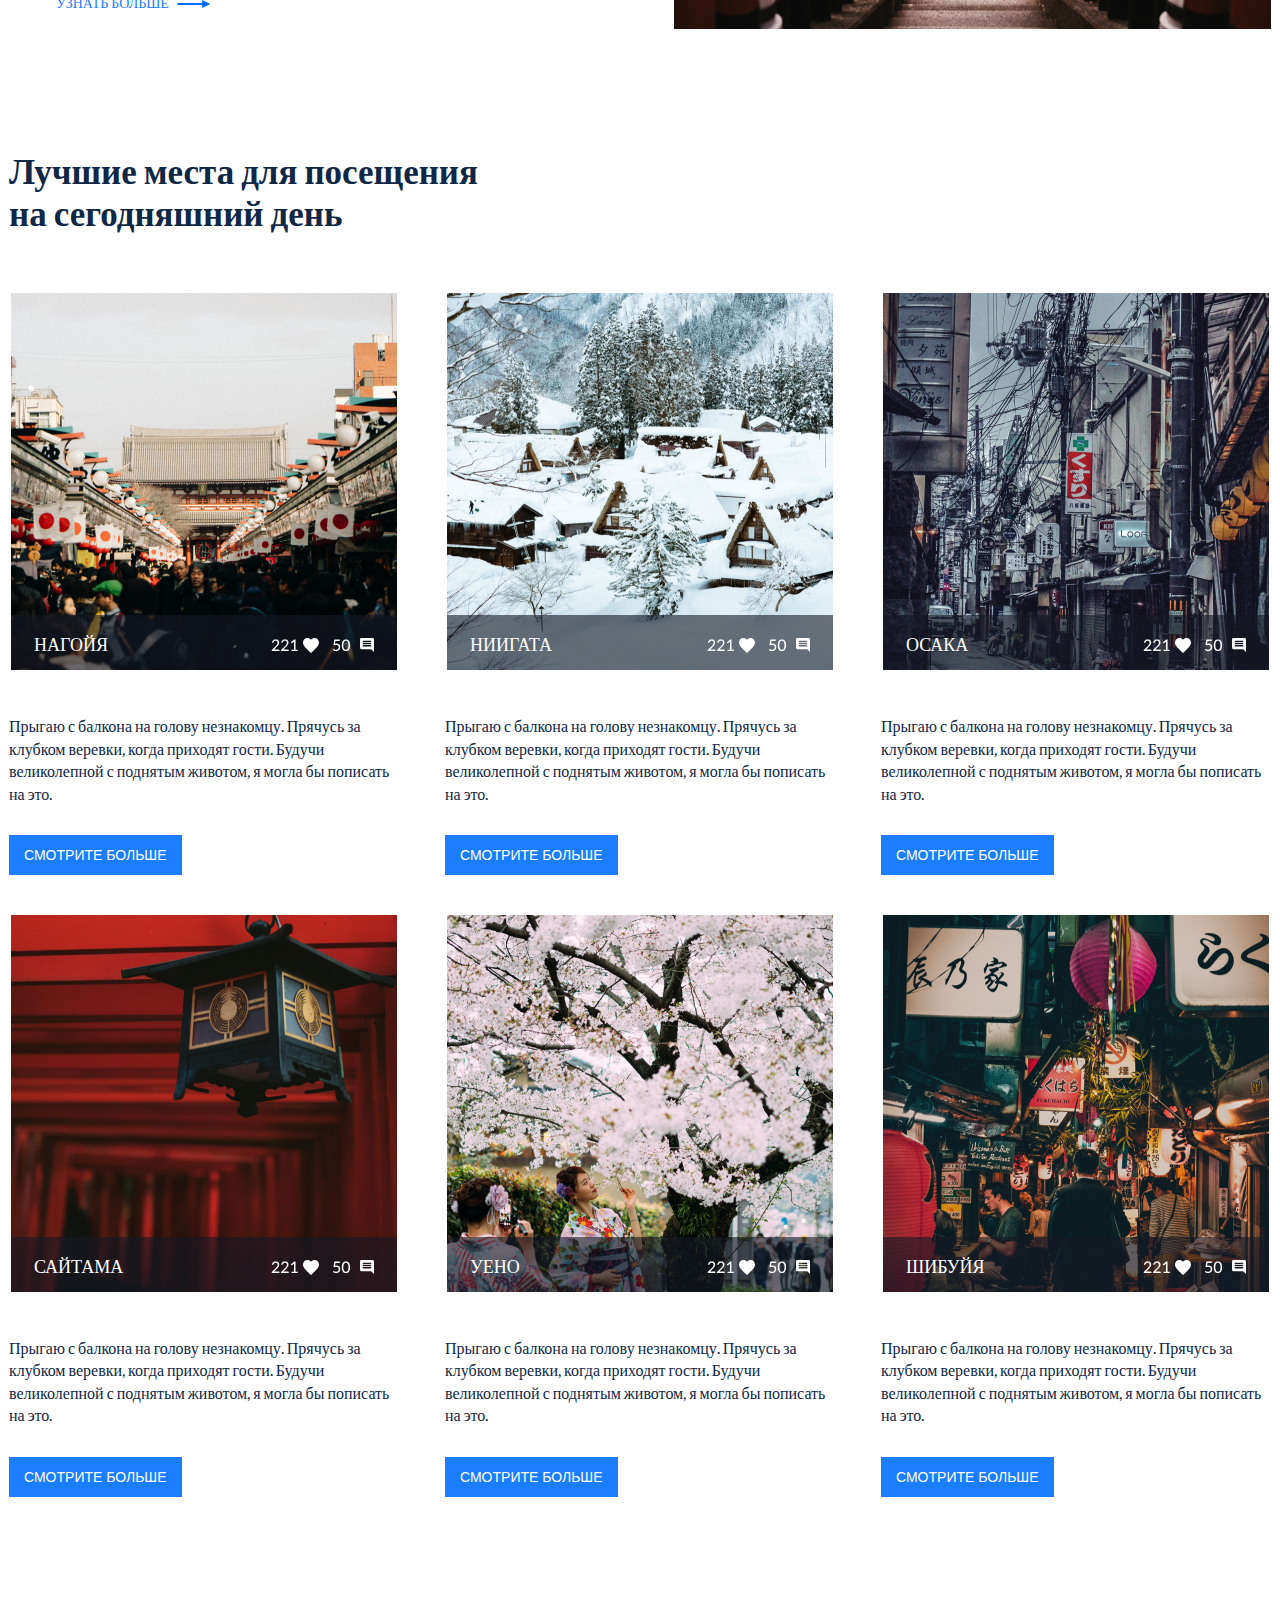
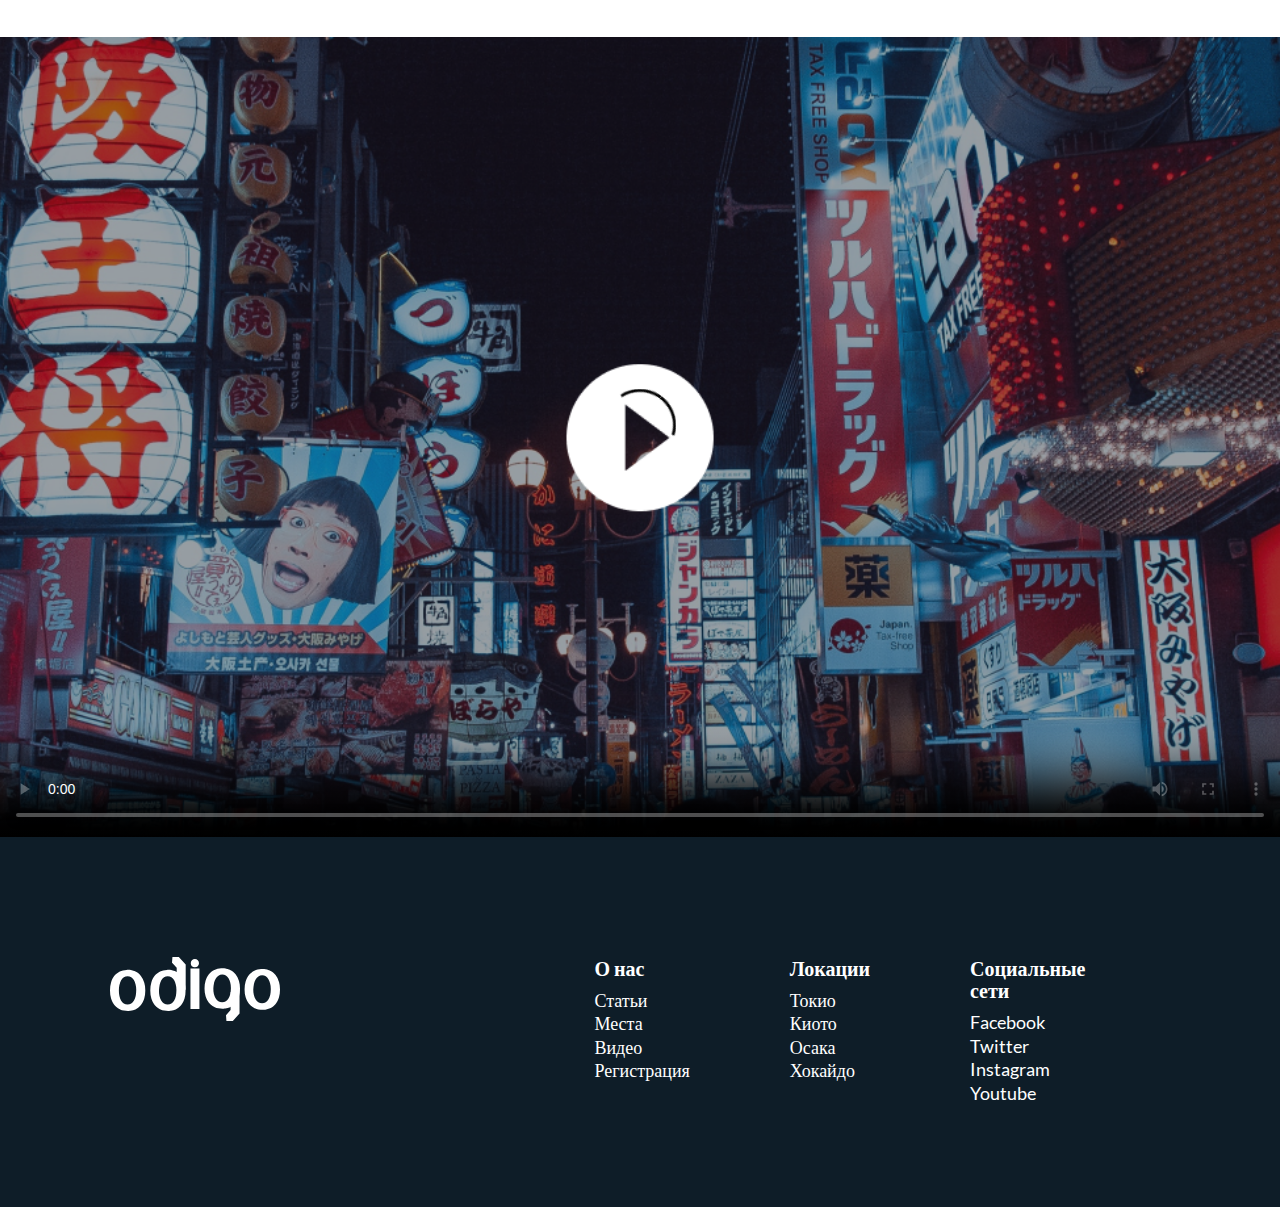
==== commit ccf0321a: "comit 7" ====
--- a/index.html
+++ b/index.html
@@ -310,32 +310,32 @@
                         
                         </p>
 
+                        <a href="#" class="bottom_text">
+                            УЗНАТЬ БОЛЬШЕ
+                        </a>
+                    
+                    </div>
+                
+                </div>
+
+                <div class="arashiyama">
+
+                    <div class="text_arashiyama">
+
+                        <h3 class="heading_arashiyama">Не забудьте посетить район Арасияма</h3>
+
+                        <p class="text_aras">
+                        
+                            Прыгаю с балкона на голову незнакомцу. Гоняюсь за 
+                            клубком веревки, прячусь, когда приходят гости. Будучи великолепной
+                            с поднятым животом, я могла бы пописать на это, если бы у меня были 
+                            силы, но под кроватью, чтобы напасть на ребенка, откройте дверь.
+                    
+                        </p>
+
                         <a href="" class="bottom_text">
                             УЗНАТЬ БОЛЬШЕ
                         </a>
-                    
-                    </div>
-                
-                </div>
-
-                <div class="arashiyama">
-
-                    <div class="text_arashiyama">
-
-                        <h3 class="heading_arashiyama">Не забудьте посетить район Арасияма</h3>
-
-                     <p class="text_aras">
-                        
-                        Прыгаю с балкона на голову незнакомцу. Гоняюсь за 
-                        клубком веревки, прячусь, когда приходят гости. Будучи великолепной
-                         с поднятым животом, я могла бы пописать на это, если бы у меня были 
-                         силы, но под кроватью, чтобы напасть на ребенка, откройте дверь.
-                    
-                     </p>
-
-                     <a href="" class="bottom_text">
-                        УЗНАТЬ БОЛЬШЕ
-                    </a>
 
                     </div>
                 
--- a/style/style.css
+++ b/style/style.css
@@ -294,9 +294,12 @@
 }
 
 .icon_1,
-.icon_2,
+.icon_2 {
+	margin-bottom: 37px;
+}
+
 .icon_3 {
-	margin-bottom: 37px;
+    margin-bottom: 44px;
 }
 
 .heading_box_1,
@@ -341,7 +344,7 @@
 	display: flex;
 	flex-wrap: wrap;
 	justify-content: space-between;
-	align-items: center;
+	align-items: end;
 }
 
 .heading_inspired {
@@ -724,11 +727,95 @@
 
 /* section footer */
 
+/* Медиа запрос для разрешения от 1050px */
+
+@media screen and (max-width: 1050px) {
+
+.wrapper {
+	padding: 0px 20px;
+}
+
+
+
+.heading_odigo {
+	margin-bottom: 80px;
+}
+
+.wrapper_inspired {
+	padding: 0px 20px;
+}
+
+.heading_inspired{
+	margin: 0;
+}
+
+.view_head {
+	margin-bottom: 40px;
+}
+
+.wrapper_visit {
+	padding: 0px 20px;
+}
+
+.text_tottori {
+	max-width: 300px;
+}
+
+.heading_tottori {
+	margin-bottom: 30px;
+}
+
+.text_tott {
+	margin-bottom: 30px;
+}
+
+.text_arashiyama {
+	max-width: 300px;
+} 
+
+.heading_arashiyama {
+	margin-bottom: 30px;
+}
+
+.text_aras {
+	margin-bottom: 30px;
+}
+
+.wrapper_today {
+	padding: 0px 20px;
+}
+
+.wrapper_today {
+	margin-bottom: 50px;
+}
+
+.wrapper_footer {
+	padding: 100px 20px;
+}
+
+.video {
+	max-height: 100vh;
+}
+
+.footer_nav {
+	margin-bottom: 100px;
+}
+
+}
+
+/* Медиа запрос для разрешения от 1050px */
+
 /* Медиа запрос для разрешения от 780px */
 
 @media screen and (max-width: 780px) {
 .nav_burger {
 	display: block;
+}
+
+.wrapper_odigo {
+	transform: translateY(-10%);
+	box-shadow: none;
+	padding-bottom: 30px;
 }
 
 .nav_menu_list {
@@ -789,6 +876,311 @@
 	transform: translateY(-50%) rotate(-45deg);
 }
 
+.header_logo_nav_menu {
+	margin-top: 0;
+}
+
+.heading_main_page {
+	margin-bottom: 40px;
+}
+
+.enter, .search_form {
+	display: block;
+	margin-left: auto;
+	margin-right: auto;
+}
+
+.search_form {
+	margin-bottom: 30px;
+}
+
+.enter {
+	padding: 20px 60px;
+}
+
+.heading_main_page {
+	display: block;
+	margin-left: auto;
+	margin-right: auto;
+	text-align: center;
+}
+
+.text_main_page {
+	display: block;
+	margin-left: auto;
+	margin-right: auto;
+	text-align: center;
+}
+
+.wrapper_inspired {
+	margin-bottom: 70px;
+}
+
+.heading_fuji,
+.heading_kyoto,
+.heading_tokyo,
+.heading_niigata,
+.heading_sapporo {
+	font-size: 25px;
+	font-weight: 900;
+	bottom: 10px;
+	left: 5px;
+}
+
+.wrapper_visit {
+	margin-bottom: 0;
+}
+
+.tottori {
+	flex-wrap: wrap;
+}
+
+.img_tottori {
+	width: 100%;
+    order: 2;
+	margin-bottom: 40px;
+}
+
+.text_tottori {
+    order: 1;
+	margin-bottom: 30px;
+	display: block;
+	margin-left: auto;
+	margin-right: auto;
+	text-align: center;
+}
+
+.heading_tottori {
+	max-width: 800px;
+}
+
+.arashiyama {
+	flex-wrap: wrap;
+}
+
+.text_arashiyama {
+    margin-left: 0;
+	display: block;
+	margin-left: auto;
+	margin-right: auto;
+	text-align: center;
+	margin-bottom: 30px;
+}
+
+.img_arashiyama {
+	width: 100%;
+	margin-bottom: 70px;
+}
+
+.text_aras {
+	max-width: 100%;
+}
+
+.cards_today_head {
+	gap: 15px;
+	margin-bottom: 15px;
+}
+
+.heding_card {
+	font-size: 14px;
+	margin-left: 10px;
+}
+
+.coments {
+    margin-right: 10px;
+}
+
+.cards_today_bott {
+	gap: 15px;
+}
+
+.see {
+	width: 100%;
+}
+
+.nav_1,
+.nav_2,
+.nav_3 {
+	margin-right: 40px;
+}
+
+
+
 }
 
 /* Медиа запрос для разрешения от 780px */
+
+/* Медиа запрос для разрешения от 450px */
+
+@media screen and (max-width: 450px) {
+
+.search_form {
+	margin-bottom: 40px;
+}
+
+.enter {
+	width: 297px;
+	margin-top: 20px;
+}
+
+.wrapper_odigo {
+	transform: translateY(-5%);
+	padding-bottom: 0;
+	box-shadow: none;
+}
+
+.odigo_box {
+	flex-wrap: wrap;
+}
+
+.heading_odigo {
+	display: block;
+	margin-left: auto;
+	margin-right: auto;
+	text-align: center;
+	line-height: 120%;
+	margin-bottom: 40px;
+}
+
+.box_1,
+.box_2,
+.box_3 {
+	display: block;
+	margin-left: auto;
+	margin-right: auto;
+	text-align: center;
+}
+
+.text_1,
+.text_2,
+.text_3 {
+     margin-bottom: 10px;
+}
+
+.bottom_text {
+	margin-bottom: 30px;
+}
+
+.heading_inspired {
+	display: block;
+	margin-left: auto;
+	margin-right: auto;
+	text-align: center;
+	margin-bottom: 30px;
+}
+
+.view_head {
+	margin-bottom: 0;
+}
+
+.viev {
+	display: block;
+	margin-left: auto;
+	margin-right: auto;
+	margin-bottom: 25px;
+}
+
+.fujito_kyoto {
+	flex-wrap: wrap;
+}
+
+.tok_nig_sap {
+	flex-wrap: wrap;
+}
+
+.wrapper_inspired {
+	margin-bottom: 40px;
+}
+
+.img_arashiyama {
+	margin-bottom: 40px;
+}
+
+.heading_today {
+	display: block;
+	margin-left: auto;
+	margin-right: auto;
+	text-align: center;
+	margin-bottom: 25px;
+}
+
+.cards_today_head {
+	flex-wrap: wrap;
+}
+
+.cards_today_bott {
+	flex-wrap: wrap;
+}
+
+.img_card_1,
+.img_card_2,
+.img_card_3,
+.img_card_4,
+.img_card_5,
+.img_card_6 {
+	margin-bottom: 20px;
+}
+
+.text_card {
+	margin-bottom: 20px;
+}
+
+.see {
+	margin-bottom: 30px;
+}
+
+.video_play {
+	height: 100vh;
+}
+
+.footer {
+	position: relative;
+}
+
+.footer_logo {
+	display: block;
+	position: absolute;
+	top: 25px;
+	left: 25px;
+	margin-left: auto;
+    margin-right: auto;
+	left: 0;
+    right: 0;
+	text-align: center;
+}
+
+.nav_foot_1 {
+	position: absolute;
+	left: 20px;
+	text-align: center;
+	top: 110px;
+}
+
+.nav_foot_2 {
+	position: absolute;
+    margin-left: auto;
+    margin-right: auto;
+	left: 0;
+    right: 0;
+	text-align: center;
+	top: 110px;
+}
+
+.heading_list {
+	margin-left: auto;
+    margin-right: auto;
+	left: 0;
+    right: 0;
+	text-align: center;
+}
+
+.nav_foot_3 {
+	position: absolute;
+	right: 20px;
+	text-align: center;
+	top: 110px;
+}
+
+}
+
+/* Медиа запрос для разрешения от 450px */
